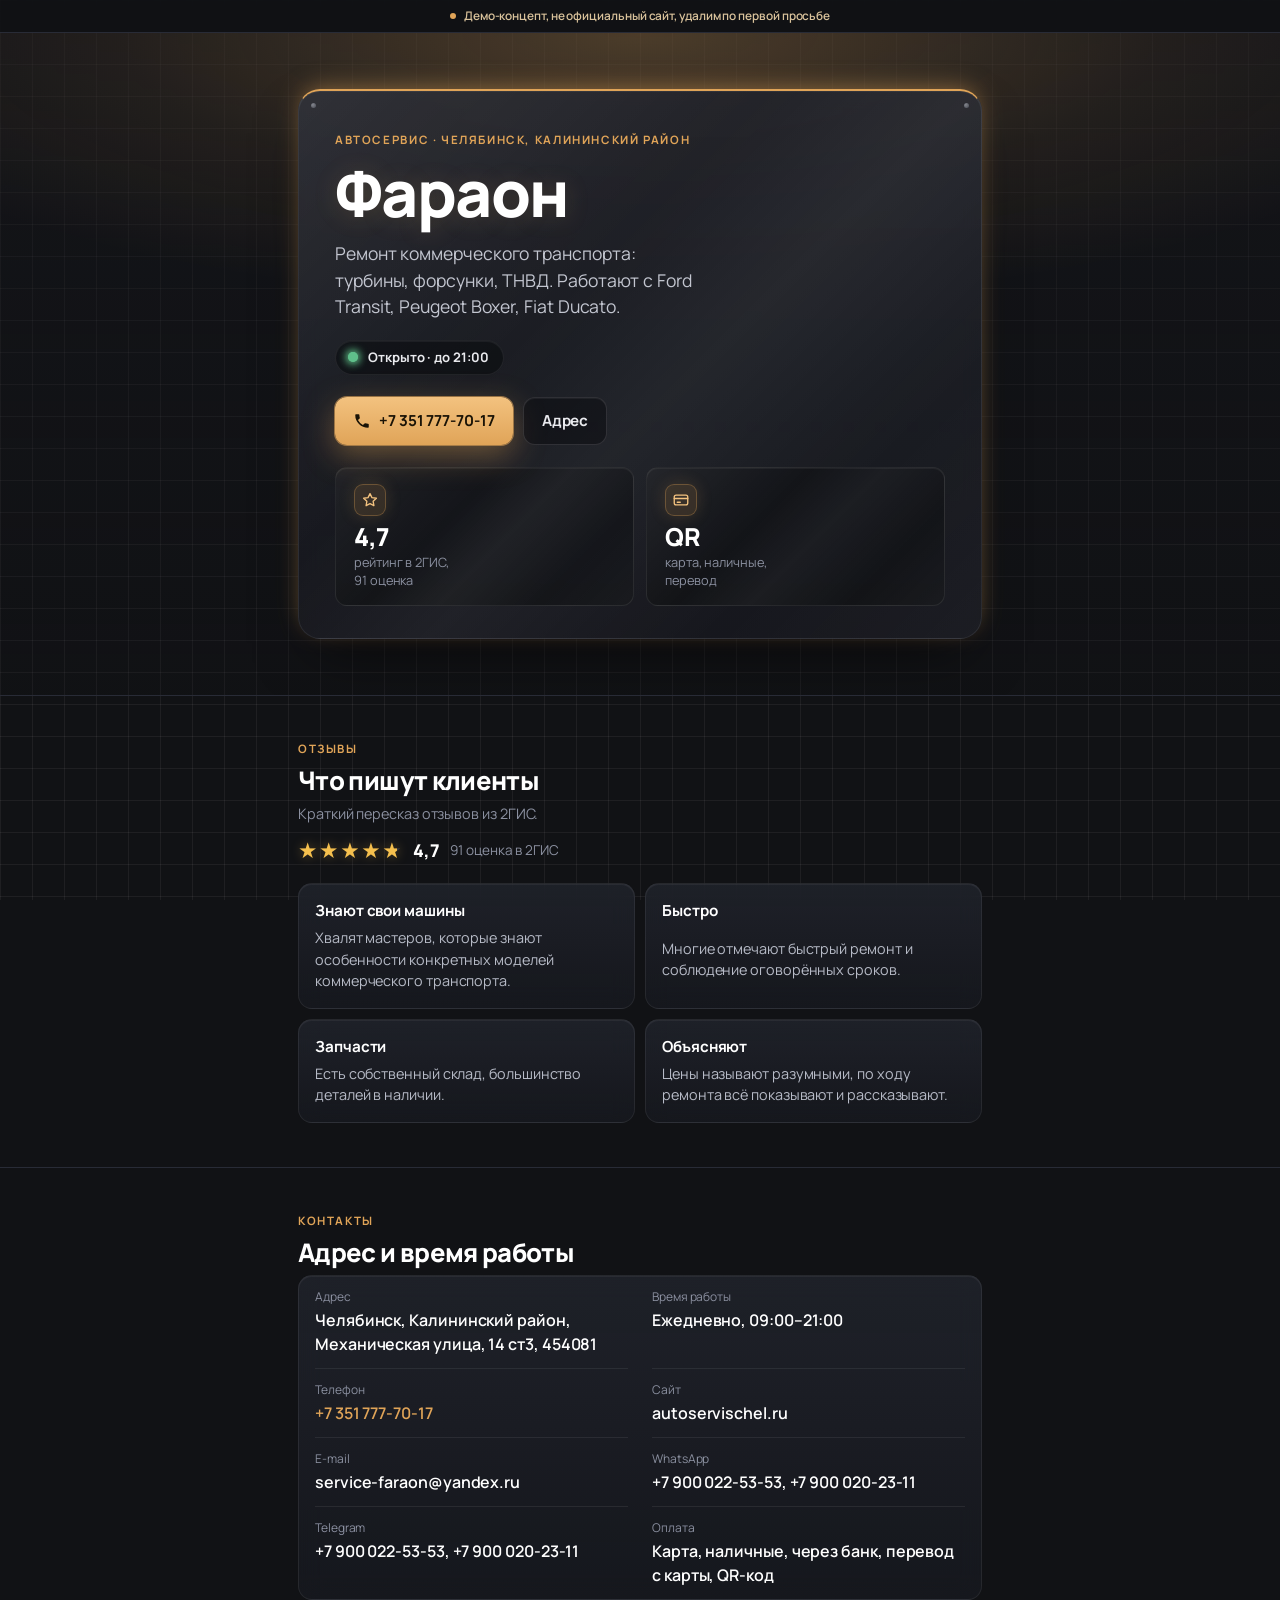
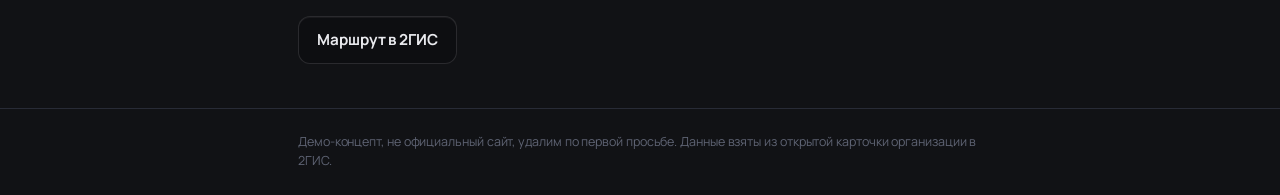
==== faraon/index.html @ 27052a9a "Демо-сайты: 7 лендингов (noindex, robots.txt Disallow) Co-Authored-By: Claude Opus 5.5 <noreply@anth" ====
<!doctype html>
<html lang="ru">
<head>
<meta charset="utf-8">
<meta name="viewport" content="width=device-width, initial-scale=1, viewport-fit=cover">
<meta name="robots" content="noindex, nofollow, noarchive">
<meta name="googlebot" content="noindex, nofollow">
<meta name="yandex" content="noindex, nofollow">
<title>Фараон — автосервис на Механической, Челябинск (демо)</title>
<meta name="description" content="Демо-концепт сайта автосервиса «Фараон»: ремонт коммерческого транспорта, адрес, время работы, контакты.">
<meta name="theme-color" content="#111215">
<link rel="preconnect" href="https://fonts.googleapis.com">
<link rel="preconnect" href="https://fonts.gstatic.com" crossorigin>
<link rel="stylesheet" href="https://fonts.googleapis.com/css2?family=Manrope:wght@400;500;600;700;800&display=swap">
<link rel="stylesheet" href="style.css">
</head>
<body ontouchstart="">

<div class="demo-bar" role="note">
  <span class="demo-bar__dot" aria-hidden="true"></span>
  Демо-концепт, не официальный сайт, удалим по первой просьбе
</div>

<header class="hero">
  <div class="wrap">
    <div class="hero__card">
      <p class="eyebrow">Автосервис · Челябинск, Калининский район</p>
      <h1 class="hero__title">Фараон</h1>
      <p class="hero__lead">Ремонт коммерческого транспорта: турбины, форсунки, ТНВД. Работают с Ford Transit, Peugeot Boxer, Fiat Ducato.</p>
      <p class="status" id="status">
      <span class="status__dot" aria-hidden="true"></span>
      <span class="status__text">Ежедневно 09:00–21:00</span>
    </p>
      <div class="hero__actions">
      <a class="btn btn--call" href="tel:+73517777017">
        <svg aria-hidden="true" viewBox="0 0 24 24" width="18" height="18"><path fill="currentColor" d="M6.6 10.8a15.1 15.1 0 0 0 6.6 6.6l2.2-2.2a1 1 0 0 1 1-.25 11.4 11.4 0 0 0 3.6.57 1 1 0 0 1 1 1V20a1 1 0 0 1-1 1A17 17 0 0 1 3 4a1 1 0 0 1 1-1h3.5a1 1 0 0 1 1 1c0 1.25.2 2.45.57 3.57a1 1 0 0 1-.25 1z"/></svg>
        +7 351 777-70-17
      </a>
      <a class="btn btn--ghost" href="#contacts">Адрес</a>
    </div>
      <ul class="facts" style="--n:2">
        <li><span class="fact__icon" aria-hidden="true"><svg aria-hidden="true" viewBox="0 0 24 24" fill="none" stroke="currentColor" stroke-width="1.8" stroke-linecap="round" stroke-linejoin="round"><path d="m12 3.5 2.6 5.3 5.9.9-4.3 4.1 1 5.8L12 16.9l-5.2 2.7 1-5.8-4.3-4.1 5.9-.9z"/></svg></span><b>4,7</b><span class="fact__label">рейтинг в 2ГИС,<br>91 оценка</span></li>
        <li><span class="fact__icon" aria-hidden="true"><svg aria-hidden="true" viewBox="0 0 24 24" fill="none" stroke="currentColor" stroke-width="1.8" stroke-linecap="round" stroke-linejoin="round"><rect x="3" y="5.5" width="18" height="13" rx="2.5"/><path d="M3 10h18M7 15h4"/></svg></span><b>QR</b><span class="fact__label">карта, наличные,<br>перевод</span></li>
      </ul>
    </div>
  </div>
</header>

<main>

  <section class="section" id="reviews">
    <div class="wrap">
      <p class="eyebrow">Отзывы</p>
      <h2>Что пишут клиенты</h2>
      <p class="muted">Краткий пересказ отзывов из 2ГИС.</p>
      <p class="stars" style="--fill:94%">
        <span class="stars__glyphs" role="img" aria-label="Рейтинг 4,7 из 5">★★★★★</span>
        <b>4,7</b>
        <span>91 оценка в 2ГИС</span>
      </p>
      <ul class="cards">
        <li><b>Знают свои машины</b><span>Хвалят мастеров, которые знают особенности конкретных моделей коммерческого транспорта.</span></li>
        <li><b>Быстро</b><span>Многие отмечают быстрый ремонт и соблюдение оговорённых сроков.</span></li>
        <li><b>Запчасти</b><span>Есть собственный склад, большинство деталей в наличии.</span></li>
        <li><b>Объясняют</b><span>Цены называют разумными, по ходу ремонта всё показывают и рассказывают.</span></li>
      </ul>
    </div>
  </section>
  <section class="section" id="contacts">
    <div class="wrap">
      <p class="eyebrow">Контакты</p>
      <h2>Адрес и время работы</h2>
      <dl class="info">
        <div><dt>Адрес</dt><dd>Челябинск, Калининский район, Механическая улица, 14 ст3, 454081</dd></div>
        <div><dt>Время работы</dt><dd>Ежедневно, 09:00–21:00</dd></div>
        <div><dt>Телефон</dt><dd><a href="tel:+73517777017">+7 351 777-70-17</a></dd></div>
        <div><dt>Сайт</dt><dd>autoservischel.ru</dd></div>
        <div><dt>E-mail</dt><dd>service-faraon@yandex.ru</dd></div>
        <div><dt>WhatsApp</dt><dd>+7 900 022-53-53, +7 900 020-23-11</dd></div>
        <div><dt>Telegram</dt><dd>+7 900 022-53-53, +7 900 020-23-11</dd></div>
        <div><dt>Оплата</dt><dd>Карта, наличные, через банк, перевод с карты, QR-код</dd></div>
      </dl>
      <a class="btn btn--ghost btn--wide" href="https://2gis.ru/chelyabinsk/firm/70000001022570257" target="_blank" rel="noopener nofollow">Маршрут в 2ГИС</a>
    </div>
  </section>
</main>

<footer class="footer">
  <div class="wrap">
    <p>Демо-концепт, не официальный сайт, удалим по первой просьбе. Данные взяты из открытой карточки организации в 2ГИС.</p>
  </div>
</footer>

<div class="callbar">
  <a class="callbar__btn" href="tel:+73517777017">
    <svg aria-hidden="true" viewBox="0 0 24 24" width="18" height="18"><path fill="currentColor" d="M6.6 10.8a15.1 15.1 0 0 0 6.6 6.6l2.2-2.2a1 1 0 0 1 1-.25 11.4 11.4 0 0 0 3.6.57 1 1 0 0 1 1 1V20a1 1 0 0 1-1 1A17 17 0 0 1 3 4a1 1 0 0 1 1-1h3.5a1 1 0 0 1 1 1c0 1.25.2 2.45.57 3.57a1 1 0 0 1-.25 1z"/></svg>
    Позвонить в сервис
  </a>
</div>
<script>
/* Статус «открыто/закрыто» по челябинскому времени. Без скрипта остаётся текст из карточки. */
(function () {
  try {
    var plan = [[[540,1260]],[[540,1260]],[[540,1260]],[[540,1260]],[[540,1260]],[[540,1260]],[[540,1260]]]; /* Пн..Вс, интервалы в минутах */
    var days = ['пн', 'вт', 'ср', 'чт', 'пт', 'сб', 'вс'];
    var parts = new Intl.DateTimeFormat('en-US', { timeZone: 'Asia/Yekaterinburg', weekday: 'short', hour: 'numeric', minute: 'numeric', hourCycle: 'h23' }).formatToParts(new Date());
    var get = function (k) { return parts.find(function (p) { return p.type === k; }).value; };
    var d = ['Mon', 'Tue', 'Wed', 'Thu', 'Fri', 'Sat', 'Sun'].indexOf(get('weekday'));
    var t = +get('hour') * 60 + +get('minute');
    var hm = function (x) { var h = Math.floor(x / 60), m = x % 60; return (h < 10 ? '0' : '') + h + ':' + (m < 10 ? '0' : '') + m; };
    var el = document.getElementById('status'), text, open = false, i, k, iv;
    for (i = 0; i < plan[d].length; i++) if (t >= plan[d][i][0] && t < plan[d][i][1]) { open = true; text = 'Открыто · до ' + hm(plan[d][i][1]); }
    if (!open) {
      for (k = 0; k < 8 && !text; k++) {
        iv = plan[(d + k) % 7];
        for (i = 0; i < iv.length && !text; i++) {
          if (k === 0 && iv[i][0] <= t) continue;
          text = (k === 0 && i > 0 ? 'Перерыв' : 'Закрыто') + ' · откроется ' + (k > 1 ? 'в ' + days[(d + k) % 7] + ' ' : '') + 'в ' + hm(iv[i][0]);
        }
      }
    }
    el.classList.add(open ? 'is-open' : 'is-closed');
    el.querySelector('.status__text').textContent = text;
  } catch (e) {}
})();
</script>
</body>
</html>
---- faraon/style.css ----
/* Шаблон демо-лендинга (эталон NordWest). Один файл на все сайты: build.js копирует его в site/{slug}/ и nordwest/.
   Тёмная «индустриальная» тема, мобильная вёрстка по умолчанию.
   Анимации отключаются при prefers-reduced-motion. */
:root {
  color-scheme: dark;
  --bg: #111215;
  --card: #1a1c23;
  --card-2: #20232b;
  --line: #282b36;
  --text: #e9eaee;
  --muted: #8b90a0;
  --dim: #5f6474;
  --white: #ffffff;
  --accent: #e0a458;          /* латунь */
  --accent-hi: #f3c27f;
  --accent-ink: #1a1306;
  --gold: #f5c04e;
  --glow: rgba(224, 164, 88, .32);
  --ok: #5fbf8a;
  --off: #e06a6a;
  --r: 14px;
  --callbar-h: 76px;
  /* стекло и металл */
  --glass: linear-gradient(180deg, rgba(34, 37, 46, .78) 0%, rgba(24, 26, 33, .7) 100%);
  --glass-line: rgba(255, 255, 255, .07);
  --glass-hi: inset 0 1px 0 rgba(255, 255, 255, .05);
  --metal: linear-gradient(135deg, rgba(255, 255, 255, .075) 0%, rgba(255, 255, 255, .012) 38%, rgba(255, 255, 255, .055) 55%, rgba(255, 255, 255, .01) 78%, rgba(255, 255, 255, .04) 100%);
  --hover: rgba(224, 164, 88, .14);
}

*, *::before, *::after { box-sizing: border-box; }
html { -webkit-text-size-adjust: 100%; scroll-behavior: smooth; }

body {
  margin: 0;
  background: var(--bg);
  color: var(--text);
  font-family: "Manrope", "Inter", system-ui, -apple-system, "Segoe UI", Roboto, Arial, sans-serif;
  font-size: 15px;
  line-height: 1.5;
  letter-spacing: -.005em;
  -webkit-font-smoothing: antialiased;
  /* резерв под закреплённую панель звонка, чтобы она не перекрывала контент */
  padding-bottom: calc(var(--callbar-h) + env(safe-area-inset-bottom, 0px));
}

/* Техно-сетка на всю страницу: линии каждые 32px. Слой фиксирован и не ловит касания */
body::before {
  content: "";
  position: fixed;
  inset: 0;
  z-index: -1;
  pointer-events: none;
  background-image:
    linear-gradient(rgba(255, 255, 255, .06) 1px, transparent 1px),
    linear-gradient(90deg, rgba(255, 255, 255, .06) 1px, transparent 1px);
  background-size: 32px 32px;
}

.wrap { max-width: 720px; margin: 0 auto; padding-inline: 18px; }

h1, h2 { margin: 0; color: var(--white); letter-spacing: -.025em; line-height: 1.1; }
h2 { font-size: 1.6rem; font-weight: 800; margin-bottom: 8px; }

.eyebrow {
  margin: 0 0 10px;
  font-size: .72rem;
  font-weight: 700;
  letter-spacing: .14em;
  text-transform: uppercase;
  color: var(--accent);
}
.muted { margin: 0 0 20px; color: var(--muted); font-size: .9rem; }

/* Плашка демо */
.demo-bar {
  position: sticky;
  top: 0;
  z-index: 20;
  display: flex;
  align-items: center;
  justify-content: center;
  gap: 8px;
  padding: calc(7px + env(safe-area-inset-top, 0px)) 14px 7px;
  background: rgba(17, 18, 21, .92);
  backdrop-filter: blur(8px);
  -webkit-backdrop-filter: blur(8px);
  border-bottom: 1px solid var(--line);
  color: #d9c29b;
  font-size: .74rem;
  font-weight: 600;
  text-align: center;
}
.demo-bar__dot { width: 6px; height: 6px; border-radius: 50%; background: var(--accent); flex: none; }

/* ---------- Первый экран ---------- */
.hero {
  position: relative;
  padding-block: 28px 36px;
  border-bottom: 1px solid var(--line);
  /* яркий латунный прожектор сверху; подложка полупрозрачная, чтобы читалась сетка */
  background:
    radial-gradient(90% 55% at 50% 0%, rgba(224, 164, 88, .28), rgba(224, 164, 88, .08) 45%, transparent 75%),
    linear-gradient(180deg, rgba(21, 22, 27, .55) 0%, rgba(17, 18, 21, .2) 100%);
  overflow: hidden;
}

/* индустриальная карточка: светящийся верхний край + диагональный металлический отлив */
.hero__card {
  position: relative;
  padding: 24px 18px 18px;
  border-radius: 18px;
  border: 1px solid rgba(255, 255, 255, .08);
  border-top: 2px solid var(--accent);
  background: var(--metal), linear-gradient(180deg, rgba(30, 32, 40, .88), rgba(20, 21, 27, .9));
  box-shadow:
    0 -6px 24px -6px rgba(224, 164, 88, .55),
    inset 0 1px 0 rgba(255, 255, 255, .06),
    0 24px 60px -20px rgba(0, 0, 0, .7);
  backdrop-filter: blur(10px);
  -webkit-backdrop-filter: blur(10px);
}
/* заклёпки по углам — маленький «индустриальный» штрих */
.hero__card::before,
.hero__card::after {
  content: "";
  position: absolute;
  top: 12px;
  width: 5px;
  height: 5px;
  border-radius: 50%;
  background: radial-gradient(circle at 35% 35%, #c9ccd6, #5c606c);
  opacity: .55;
}
.hero__card::before { left: 12px; }
.hero__card::after { right: 12px; }

.hero__title { font-size: 2.9rem; font-weight: 800; margin-bottom: 12px; text-shadow: 0 2px 24px rgba(224, 164, 88, .18); }
.hero__lead { margin: 0 0 20px; color: #c3c6d0; font-size: 1rem; max-width: 34ch; }

/* Статус работы */
.status {
  display: inline-flex;
  align-items: center;
  gap: 10px;
  margin: 0 0 22px;
  padding: 7px 14px 7px 12px;
  border: 1px solid var(--glass-line);
  border-radius: 999px;
  background: rgba(10, 11, 14, .55);
  box-shadow: var(--glass-hi);
  font-size: .82rem;
  font-weight: 700;
  color: var(--text);
}
/* цвет точки задаётся через color, кольцо пульсирует тем же цветом */
.status__dot { position: relative; width: 10px; height: 10px; border-radius: 50%; color: var(--muted); background: currentColor; flex: none; }
.status.is-open .status__dot { color: var(--ok); box-shadow: 0 0 10px 1px currentColor; }
.status.is-closed .status__dot { color: var(--off); box-shadow: 0 0 10px 1px currentColor; }
.status.is-open .status__dot::after,
.status.is-closed .status__dot::after {
  content: "";
  position: absolute;
  inset: 0;
  border-radius: 50%;
  border: 2px solid currentColor;
  box-shadow: 0 0 8px currentColor;
  animation: pulse 1.8s cubic-bezier(.2, .6, .35, 1) infinite;
}
@keyframes pulse {
  0%   { transform: scale(1);   opacity: 1; }
  75%  { transform: scale(3.4); opacity: 0; }
  100% { transform: scale(3.4); opacity: 0; }
}

.hero__actions { display: flex; flex-wrap: wrap; gap: 10px; margin-bottom: 22px; }

/* ---------- Кнопки ---------- */
.btn {
  position: relative;
  display: inline-flex;
  align-items: center;
  justify-content: center;
  gap: 8px;
  min-height: 48px;
  padding: 0 18px;
  border-radius: 12px;
  font-weight: 700;
  font-size: .95rem;
  text-decoration: none;
  transition: background .15s, box-shadow .15s, border-color .15s, transform .12s ease-out;
  -webkit-tap-highlight-color: transparent;
}
.btn:active { transform: scale(.97); }
.btn--call,
.callbar__btn {
  overflow: hidden;
  isolation: isolate;
  background: linear-gradient(180deg, var(--accent-hi) 0%, var(--accent) 100%);
  color: var(--accent-ink);
  box-shadow: 0 0 0 1px rgba(224, 164, 88, .6), 0 10px 32px rgba(224, 164, 88, .42);
}
.btn--call:hover { box-shadow: 0 0 0 1px rgba(243, 194, 127, .9), 0 12px 40px rgba(224, 164, 88, .55); }
/* глянцевый блик пробегает по кнопке раз в 4 секунды */
.btn--call::after,
.callbar__btn::after {
  content: "";
  position: absolute;
  z-index: -1;
  top: -20%;
  bottom: -20%;
  left: 0;
  width: 45%;
  background: linear-gradient(100deg, transparent 0%, rgba(255, 255, 255, .55) 50%, transparent 100%);
  transform: translateX(-160%) skewX(-18deg);
  animation: shine 4s ease-in-out infinite;
  pointer-events: none;
}
@keyframes shine {
  0%, 62%  { transform: translateX(-160%) skewX(-18deg); }
  86%, 100% { transform: translateX(330%) skewX(-18deg); }
}
.btn--ghost {
  border: 1px solid rgba(255, 255, 255, .12);
  color: var(--text);
  background: rgba(10, 11, 14, .5);
  box-shadow: var(--glass-hi);
}
.btn--ghost:hover { border-color: rgba(224, 164, 88, .45); }
.btn--wide { width: 100%; margin-top: 16px; }

/* ---------- Цифры-бейджи ---------- */
.facts {
  list-style: none;
  margin: 0;
  padding: 0;
  display: grid;
  grid-template-columns: repeat(var(--n, 3), 1fr);
  gap: 8px;
}
.facts li {
  display: grid;
  align-content: start;
  gap: 4px;
  padding: 12px 10px 12px;
  border-radius: 12px;
  border: 1px solid rgba(255, 255, 255, .08);
  background: var(--metal), rgba(10, 11, 14, .55);
  box-shadow: var(--glass-hi);
}
.fact__icon {
  display: grid;
  place-items: center;
  width: 32px;
  height: 32px;
  margin-bottom: 4px;
  border-radius: 9px;
  color: var(--accent-hi);
  background: rgba(224, 164, 88, .14);
  border: 1px solid rgba(224, 164, 88, .3);
  box-shadow: 0 0 16px rgba(224, 164, 88, .18);
}
.fact__icon svg { width: 18px; height: 18px; }
.facts b { color: var(--white); font-size: 1.55rem; font-weight: 800; line-height: 1.05; letter-spacing: -.02em; }
.fact__label { color: var(--muted); font-size: .72rem; line-height: 1.35; }

/* ---------- Секции ---------- */
.section { position: relative; padding-block: 44px; border-bottom: 1px solid var(--line); }

/* Свечение за прайсом: слой позади контента внутри секции */
#prices::before {
  content: "";
  position: absolute;
  inset: 0;
  z-index: -1;
  pointer-events: none;
  background:
    radial-gradient(70% 45% at 85% 15%, rgba(224, 164, 88, .12), transparent 70%),
    radial-gradient(60% 40% at 10% 70%, rgba(95, 120, 191, .08), transparent 70%);
}

/* ---------- Прайс ---------- */
.group {
  position: relative;
  background: var(--glass);
  border: 1px solid var(--glass-line);
  border-radius: var(--r);
  box-shadow: var(--glass-hi);
  backdrop-filter: blur(12px);
  -webkit-backdrop-filter: blur(12px);
  margin-bottom: 10px;
  overflow: hidden;
  transition: border-color .2s;
}
/* латунная полоса слева у открытой группы */
.group::before {
  content: "";
  position: absolute;
  left: 0;
  top: 0;
  bottom: 0;
  width: 3px;
  background: var(--accent);
  box-shadow: 0 0 12px rgba(224, 164, 88, .7);
  opacity: 0;
  transition: opacity .2s;
}
.group[open] { border-color: rgba(224, 164, 88, .25); }
.group[open]::before { opacity: 1; }

.group summary {
  display: flex;
  align-items: center;
  gap: 10px;
  padding: 14px 16px;
  cursor: pointer;
  list-style: none;
  font-weight: 700;
  color: var(--white);
  transition: background .15s;
  -webkit-tap-highlight-color: transparent;
}
.group summary:active { background: var(--hover); }
@media (hover: hover) { .group summary:hover { background: rgba(255, 255, 255, .03); } }
.group summary::-webkit-details-marker { display: none; }
.group summary .group__title { flex: 1; }
.group__icon {
  flex: none;
  display: grid;
  place-items: center;
  width: 32px;
  height: 32px;
  border-radius: 9px;
  color: var(--accent-hi);
  background: rgba(224, 164, 88, .12);
  border: 1px solid rgba(224, 164, 88, .25);
}
.group__icon svg { width: 18px; height: 18px; }
/* яркий счётчик позиций */
.group summary small {
  min-width: 26px;
  font-size: .74rem;
  font-weight: 800;
  text-align: center;
  color: var(--accent-ink);
  background: var(--accent);
  padding: 2px 8px;
  border-radius: 999px;
  box-shadow: 0 0 12px rgba(224, 164, 88, .45);
}
.group summary::after {
  content: "";
  width: 8px;
  height: 8px;
  border-right: 2px solid var(--muted);
  border-bottom: 2px solid var(--muted);
  transform: rotate(45deg) translateY(-2px);
  transition: transform .2s;
}
.group[open] summary::after { transform: rotate(-135deg) translateY(-2px); border-color: var(--accent); }
.group[open] summary { border-bottom: 1px solid var(--glass-line); }

.price { list-style: none; margin: 0; padding: 0; }
/* строка подсвечивается на всю ширину карточки */
.price li {
  position: relative;
  display: flex;
  align-items: baseline;
  justify-content: space-between;
  gap: 14px;
  padding: 10px 16px 10px 19px;
  font-size: .9rem;
  color: #c3c6d0;
  transition: background .15s, color .15s;
}
.price li + li { border-top: 1px solid var(--glass-line); }
.price li:active { background: var(--hover); color: var(--white); }
.price li:active b { color: var(--accent-hi); }
@media (hover: hover) {
  .price li:hover { background: var(--hover); color: var(--white); }
  .price li:hover b { color: var(--accent-hi); }
}
.price b { color: var(--white); font-weight: 700; white-space: nowrap; font-variant-numeric: tabular-nums; transition: color .15s; }

.note { margin: 18px 0 0; color: var(--muted); font-size: .86rem; }
.note b { color: var(--text); }

/* ---------- Отзывы ---------- */
/* звёзды заполняются ровно по рейтингу в 2ГИС: --fill = рейтинг / 5 */
.stars {
  display: flex;
  flex-wrap: wrap;
  align-items: center;
  gap: 4px 10px;
  margin: -8px 0 20px;
  font-size: .85rem;
  color: var(--muted);
}
.stars__glyphs {
  font-size: 1.35rem;
  letter-spacing: .08em;
  line-height: 1;
  background: linear-gradient(90deg, var(--gold) var(--fill, 100%), #3a3d48 var(--fill, 100%));
  -webkit-background-clip: text;
  background-clip: text;
  color: transparent;
  filter: drop-shadow(0 0 6px rgba(245, 192, 78, .35));
}
.stars b { color: var(--white); font-size: 1.1rem; font-weight: 800; }

.cards { list-style: none; margin: 0; padding: 0; display: grid; gap: 10px; }
.cards li {
  display: grid;
  gap: 4px;
  padding: 16px;
  background: var(--glass);
  border: 1px solid var(--glass-line);
  border-radius: var(--r);
  box-shadow: var(--glass-hi);
  backdrop-filter: blur(12px);
  -webkit-backdrop-filter: blur(12px);
  font-size: .9rem;
  color: #b7bbc7;
  transition: border-color .2s, background .2s, transform .2s ease-out;
}
.cards li:active { border-color: rgba(224, 164, 88, .35); }
@media (hover: hover) {
  .cards li:hover { border-color: rgba(224, 164, 88, .35); transform: translateY(-2px); }
}
.cards b { color: var(--white); font-size: .95rem; }

/* ---------- Контакты ---------- */
.info {
  margin: 0;
  background: var(--glass);
  border: 1px solid var(--glass-line);
  border-radius: var(--r);
  box-shadow: var(--glass-hi);
  backdrop-filter: blur(12px);
  -webkit-backdrop-filter: blur(12px);
  padding: 0 16px;
}
.info div { padding: 12px 0; }
.info div + div { border-top: 1px solid var(--glass-line); }
.info dt { color: var(--muted); font-size: .75rem; margin-bottom: 2px; }
.info dd { margin: 0; color: var(--white); font-weight: 600; overflow-wrap: anywhere; }
.info a { color: var(--accent); text-decoration: none; }

.footer { padding-block: 24px; color: var(--dim); font-size: .78rem; }
.footer p { margin: 0; }

/* ---------- Закреплённая панель звонка ---------- */
.callbar {
  position: fixed;
  left: 0;
  right: 0;
  bottom: 0;
  z-index: 30;
  padding: 10px 16px calc(10px + env(safe-area-inset-bottom, 0px));
  background: rgba(17, 18, 21, .9);
  backdrop-filter: blur(10px);
  -webkit-backdrop-filter: blur(10px);
  border-top: 1px solid var(--line);
}
.callbar__btn {
  position: relative;
  display: flex;
  align-items: center;
  justify-content: center;
  gap: 8px;
  height: 52px;
  max-width: 520px;
  margin: 0 auto;
  border-radius: 12px;
  font-weight: 800;
  font-size: 1rem;
  text-decoration: none;
  transition: transform .12s ease-out;
  -webkit-tap-highlight-color: transparent;
}
.callbar__btn:active { transform: scale(.97); }

a:focus-visible, summary:focus-visible { outline: 2px solid var(--accent); outline-offset: 3px; border-radius: 10px; }

@media (prefers-reduced-motion: reduce) {
  html { scroll-behavior: auto; }
  *, *::before, *::after { transition: none !important; animation: none !important; }
  .cards li:hover { transform: none; }
}

/* Узкие телефоны: цифры-бейджи компактнее */
@media (max-width: 374px) {
  .facts li { padding: 10px 8px; }
  .facts b { font-size: 1.3rem; }
  .fact__icon { width: 28px; height: 28px; }
}

/* Планшеты и десктоп: панель звонка не нужна, кнопка есть на первом экране */
@media (min-width: 760px) {
  body { padding-bottom: 0; font-size: 16px; }
  .callbar { display: none; }
  .hero { padding-block: 56px 56px; }
  .hero__card { padding: 40px 36px 32px; border-radius: 22px; }
  .hero__title { font-size: 4rem; }
  .hero__lead { font-size: 1.1rem; }
  .facts { gap: 12px; }
  .facts li { padding: 16px 18px; }
  .fact__label { font-size: .8rem; }
  .cards { grid-template-columns: 1fr 1fr; }
  .info { display: grid; grid-template-columns: 1fr 1fr; column-gap: 24px; }
  .info div + div { border-top: 0; }
  .info div:nth-child(n+3) { border-top: 1px solid var(--glass-line); }
  .btn--wide { width: auto; }
}
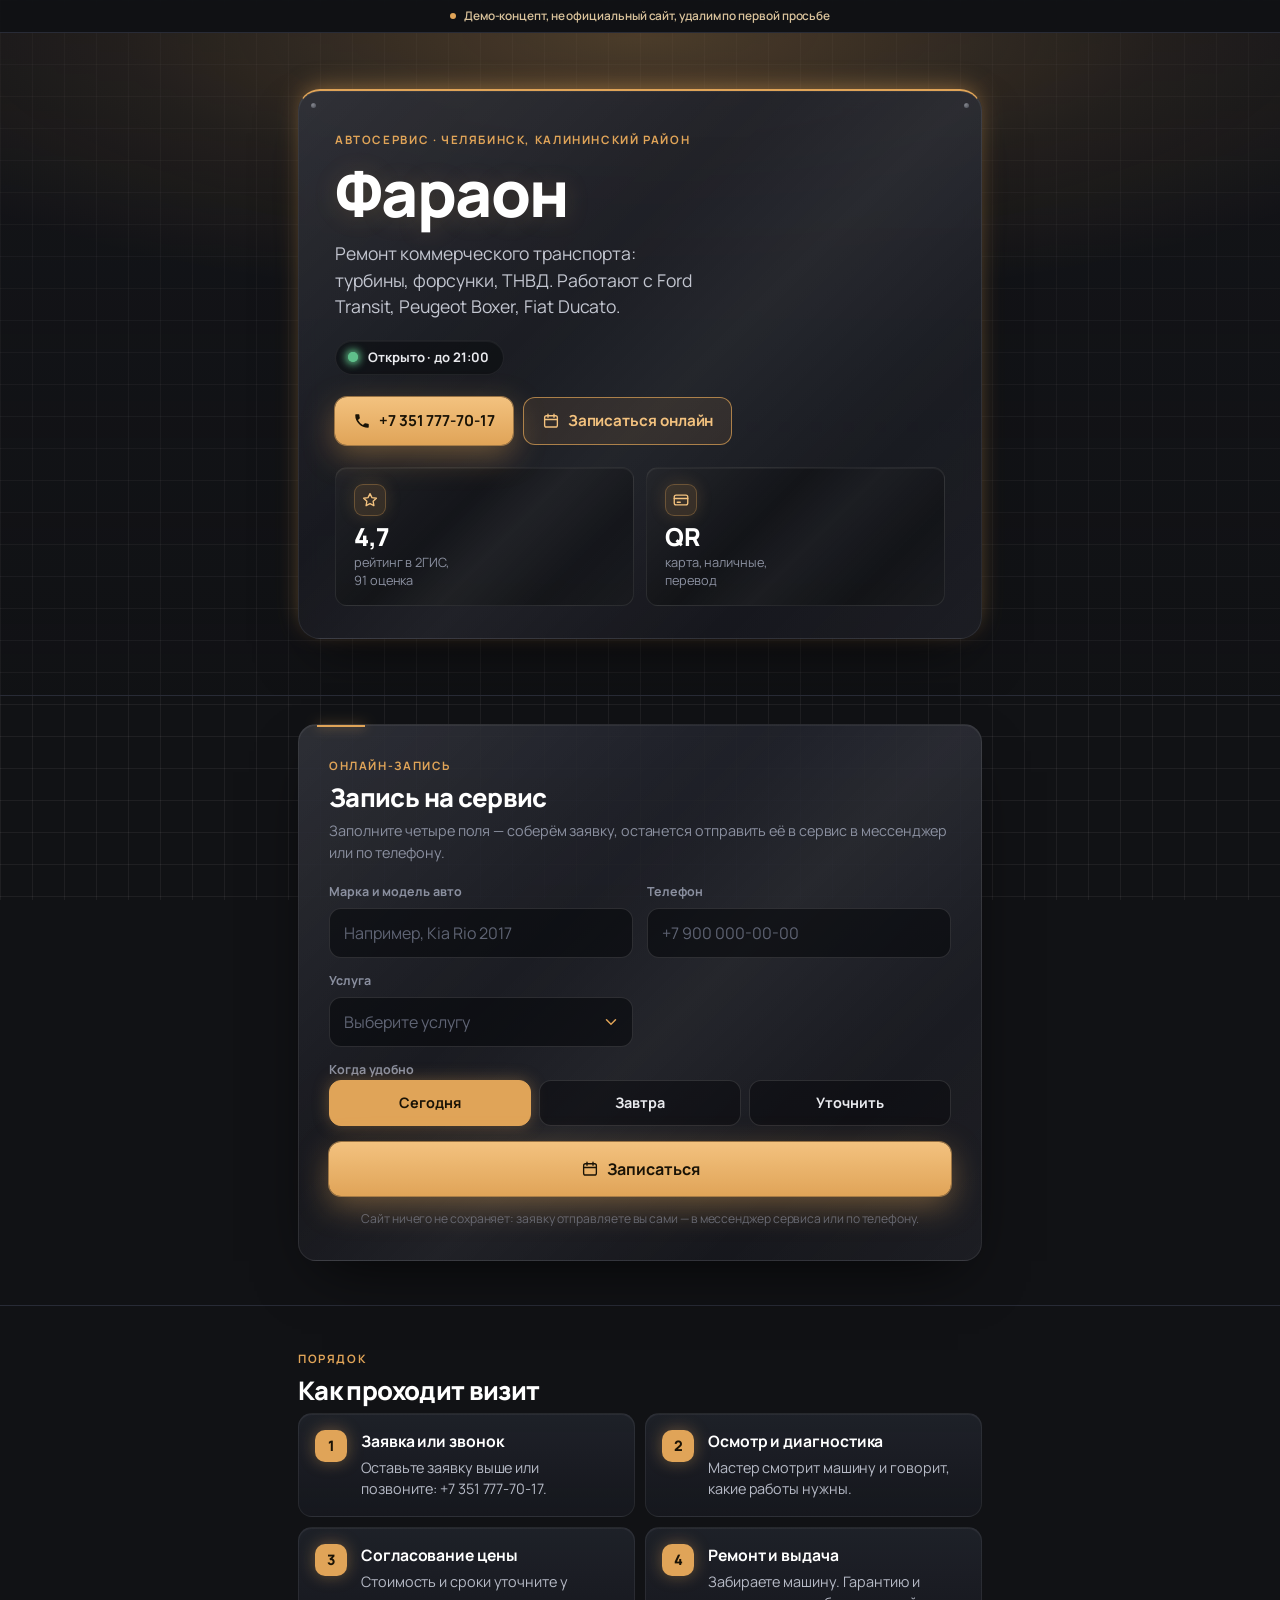
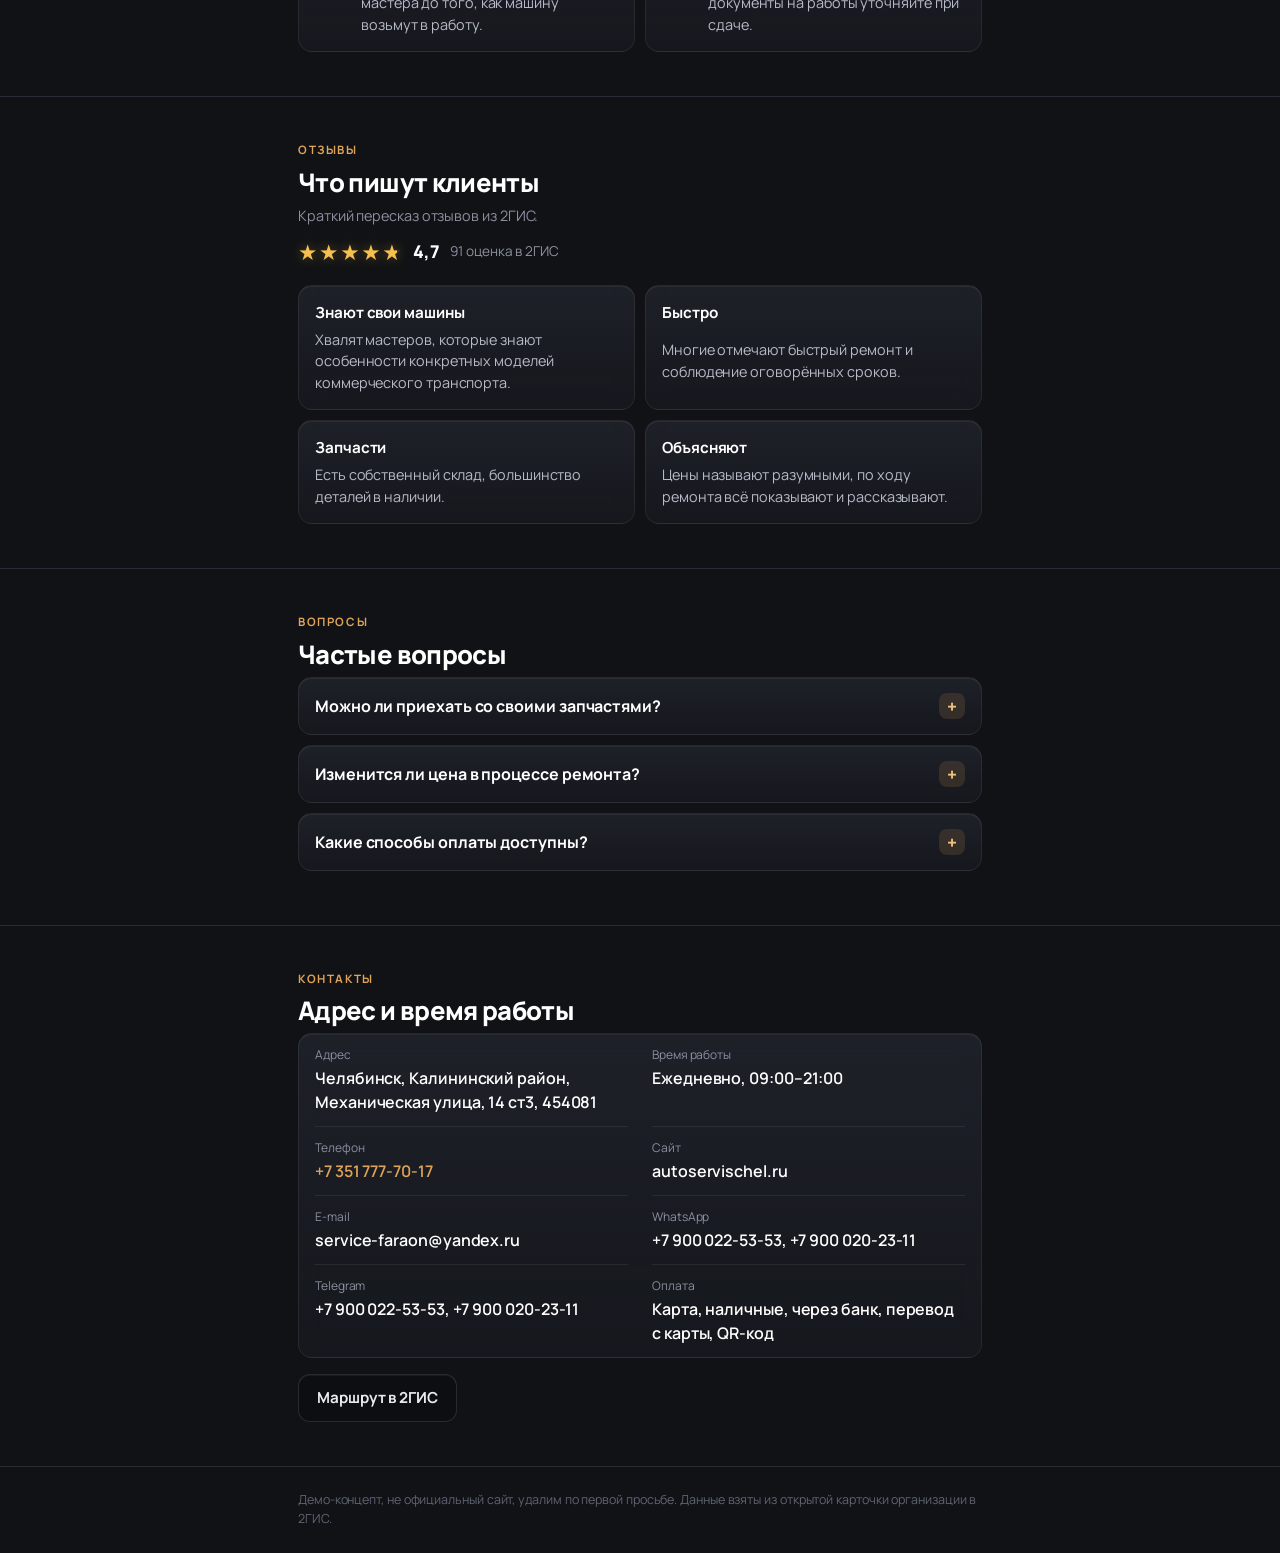
==== commit 78c48d52: "Онлайн-запись, «Как проходит визит», частые вопросы, кнопки записи Co-Authored-By: Claude Opus 5.5 <" ====
--- a/faraon/index.html
+++ b/faraon/index.html
@@ -36,7 +36,7 @@
         <svg aria-hidden="true" viewBox="0 0 24 24" width="18" height="18"><path fill="currentColor" d="M6.6 10.8a15.1 15.1 0 0 0 6.6 6.6l2.2-2.2a1 1 0 0 1 1-.25 11.4 11.4 0 0 0 3.6.57 1 1 0 0 1 1 1V20a1 1 0 0 1-1 1A17 17 0 0 1 3 4a1 1 0 0 1 1-1h3.5a1 1 0 0 1 1 1c0 1.25.2 2.45.57 3.57a1 1 0 0 1-.25 1z"/></svg>
         +7 351 777-70-17
       </a>
-      <a class="btn btn--ghost" href="#contacts">Адрес</a>
+      <a class="btn btn--book" href="#booking"><svg aria-hidden="true" viewBox="0 0 24 24" fill="none" stroke="currentColor" stroke-width="1.8" stroke-linecap="round" stroke-linejoin="round"><rect x="3.5" y="5" width="17" height="15" rx="2.5"/><path d="M3.5 10h17M8 3v4M16 3v4"/></svg> Записаться онлайн</a>
     </div>
       <ul class="facts" style="--n:2">
         <li><span class="fact__icon" aria-hidden="true"><svg aria-hidden="true" viewBox="0 0 24 24" fill="none" stroke="currentColor" stroke-width="1.8" stroke-linecap="round" stroke-linejoin="round"><path d="m12 3.5 2.6 5.3 5.9.9-4.3 4.1 1 5.8L12 16.9l-5.2 2.7 1-5.8-4.3-4.1 5.9-.9z"/></svg></span><b>4,7</b><span class="fact__label">рейтинг в 2ГИС,<br>91 оценка</span></li>
@@ -47,7 +47,51 @@
 </header>
 
 <main>
-
+  <section class="section section--booking" id="booking">
+    <div class="wrap">
+      <div class="booking">
+        <p class="eyebrow">Онлайн-запись</p>
+        <h2>Запись на сервис</h2>
+        <p class="muted">Заполните четыре поля — соберём заявку, останется отправить её в сервис в мессенджер или по телефону.</p>
+        <form class="bform" id="bform" action="#booking" novalidate>
+          <label class="field"><span class="field__label">Марка и модель авто</span>
+            <input class="field__input" name="car" maxlength="60" autocomplete="off" placeholder="Например, Kia Rio 2017" required></label>
+          <label class="field"><span class="field__label">Телефон</span>
+            <input class="field__input" name="phone" type="tel" inputmode="tel" autocomplete="tel" maxlength="20" placeholder="+7 900 000-00-00" required></label>
+          <label class="field"><span class="field__label">Услуга</span>
+            <select class="field__input" name="service" required>
+              <option value="" disabled selected>Выберите услугу</option>
+              <option>Ремонт турбины</option>
+              <option>Форсунки и ТНВД</option>
+              <option>Другое</option>
+            </select></label>
+          <fieldset class="field field--chips"><legend class="field__label">Когда удобно</legend>
+            <div class="chips">
+              <label class="chip"><input type="radio" name="time" value="Сегодня" checked><span>Сегодня</span></label>
+              <label class="chip"><input type="radio" name="time" value="Завтра"><span>Завтра</span></label>
+              <label class="chip"><input type="radio" name="time" value="Уточнить"><span>Уточнить</span></label>
+            </div>
+          </fieldset>
+          <p class="bform__err" id="bform-err" role="alert" hidden></p>
+          <button class="btn btn--call btn--wide bform__submit" type="submit"><svg aria-hidden="true" viewBox="0 0 24 24" fill="none" stroke="currentColor" stroke-width="1.8" stroke-linecap="round" stroke-linejoin="round"><rect x="3.5" y="5" width="17" height="15" rx="2.5"/><path d="M3.5 10h17M8 3v4M16 3v4"/></svg> Записаться</button>
+          <p class="bform__hint">Сайт ничего не сохраняет: заявку отправляете вы сами — в мессенджер сервиса или по телефону.</p>
+        </form>
+      </div>
+    </div>
+  </section>
+
+  <section class="section" id="steps">
+    <div class="wrap">
+      <p class="eyebrow">Порядок</p>
+      <h2>Как проходит визит</h2>
+      <ol class="steps">
+        <li class="step"><span class="step__num">1</span><b>Заявка или звонок</b><span>Оставьте заявку выше или позвоните: +7 351 777-70-17.</span></li>
+        <li class="step"><span class="step__num">2</span><b>Осмотр и диагностика</b><span>Мастер смотрит машину и говорит, какие работы нужны.</span></li>
+        <li class="step"><span class="step__num">3</span><b>Согласование цены</b><span>Стоимость и сроки уточните у мастера до того, как машину возьмут в работу.</span></li>
+        <li class="step"><span class="step__num">4</span><b>Ремонт и выдача</b><span>Забираете машину. Гарантию и документы на работы уточняйте при сдаче.</span></li>
+      </ol>
+    </div>
+  </section>
   <section class="section" id="reviews">
     <div class="wrap">
       <p class="eyebrow">Отзывы</p>
@@ -66,6 +110,24 @@
       </ul>
     </div>
   </section>
+  <section class="section" id="faq">
+    <div class="wrap">
+      <p class="eyebrow">Вопросы</p>
+      <h2>Частые вопросы</h2>
+      <details class="faq">
+        <summary>Можно ли приехать со своими запчастями?</summary>
+        <p>В отзывах пишут, что у сервиса свой склад и большинство деталей есть в наличии. Можно ли привезти свои, уточните по телефону.</p>
+      </details>
+      <details class="faq">
+        <summary>Изменится ли цена в процессе ремонта?</summary>
+        <p>Цен в карточке 2ГИС нет, поэтому стоимость уточняйте по телефону до начала работ.</p>
+      </details>
+      <details class="faq">
+        <summary>Какие способы оплаты доступны?</summary>
+        <p>Карта, наличные, через банк, перевод с карты, QR-код. Так указано в карточке 2ГИС.</p>
+      </details>
+    </div>
+  </section>
   <section class="section" id="contacts">
     <div class="wrap">
       <p class="eyebrow">Контакты</p>
@@ -91,11 +153,28 @@
   </div>
 </footer>
 
-<div class="callbar">
+<div class="callbar callbar--two">
   <a class="callbar__btn" href="tel:+73517777017">
     <svg aria-hidden="true" viewBox="0 0 24 24" width="18" height="18"><path fill="currentColor" d="M6.6 10.8a15.1 15.1 0 0 0 6.6 6.6l2.2-2.2a1 1 0 0 1 1-.25 11.4 11.4 0 0 0 3.6.57 1 1 0 0 1 1 1V20a1 1 0 0 1-1 1A17 17 0 0 1 3 4a1 1 0 0 1 1-1h3.5a1 1 0 0 1 1 1c0 1.25.2 2.45.57 3.57a1 1 0 0 1-.25 1z"/></svg>
-    Позвонить в сервис
+    Позвонить
   </a>
+  <a class="callbar__btn callbar__btn--book" href="#booking"><svg aria-hidden="true" viewBox="0 0 24 24" fill="none" stroke="currentColor" stroke-width="1.8" stroke-linecap="round" stroke-linejoin="round"><rect x="3.5" y="5" width="17" height="15" rx="2.5"/><path d="M3.5 10h17M8 3v4M16 3v4"/></svg> Записаться</a>
+</div>
+<div class="modal" id="bmodal" hidden>
+  <div class="modal__card" role="dialog" aria-modal="true" aria-labelledby="bmodal-title">
+    <button class="modal__x" type="button" data-close aria-label="Закрыть">×</button>
+    <div class="modal__icon" aria-hidden="true"><svg aria-hidden="true" viewBox="0 0 24 24" fill="none" stroke="currentColor" stroke-width="1.8" stroke-linecap="round" stroke-linejoin="round"><path d="m5 12.5 4.5 4.5L19 7.5"/></svg></div>
+    <h3 class="modal__title" id="bmodal-title">Заявка готова</h3>
+    <p class="modal__lead">Это демо-сайт, сам он заявки не отправляет. Отправьте её в WhatsApp сервиса одним нажатием — текст уже вставлен.</p>
+    <pre class="modal__text" id="bmodal-text"></pre>
+    <div class="modal__actions">
+      <a class="btn btn--call" id="bm-wa" href="https://wa.me/79000225353" target="_blank" rel="noopener nofollow"><svg aria-hidden="true" viewBox="0 0 24 24" width="18" height="18"><path fill="currentColor" d="M12 3a9 9 0 0 0-7.8 13.5L3 21l4.6-1.2A9 9 0 1 0 12 3zm0 2a7 7 0 1 1-3.6 13l-.3-.2-2.3.6.6-2.2-.2-.3A7 7 0 0 1 12 5z"/></svg> Отправить в WhatsApp</a>
+      <a class="btn btn--ghost" id="bm-tg" href="https://t.me/+79000225353" target="_blank" rel="noopener nofollow">Открыть Telegram</a>
+      <a class="btn btn--ghost" href="tel:+73517777017"><svg aria-hidden="true" viewBox="0 0 24 24" width="18" height="18"><path fill="currentColor" d="M6.6 10.8a15.1 15.1 0 0 0 6.6 6.6l2.2-2.2a1 1 0 0 1 1-.25 11.4 11.4 0 0 0 3.6.57 1 1 0 0 1 1 1V20a1 1 0 0 1-1 1A17 17 0 0 1 3 4a1 1 0 0 1 1-1h3.5a1 1 0 0 1 1 1c0 1.25.2 2.45.57 3.57a1 1 0 0 1-.25 1z"/></svg> Позвонить</a>
+      <button class="btn btn--ghost" type="button" id="bm-copy">Скопировать текст</button>
+    </div>
+    <p class="modal__copied" id="bm-copied" hidden>Текст скопирован</p>
+  </div>
 </div>
 <script>
 /* Статус «открыто/закрыто» по челябинскому времени. Без скрипта остаётся текст из карточки. */
@@ -124,5 +203,45 @@
   } catch (e) {}
 })();
 </script>
+<script>
+/* Онлайн-запись: проверка полей, сборка текста заявки, окно с отправкой в мессенджер или звонком */
+(function () {
+  var form = document.getElementById('bform'), modal = document.getElementById('bmodal');
+  if (!form || !modal) return;
+  var err = document.getElementById('bform-err'), out = document.getElementById('bmodal-text');
+  var wa = document.getElementById('bm-wa'), tg = document.getElementById('bm-tg');
+  var copyBtn = document.getElementById('bm-copy'), copied = document.getElementById('bm-copied');
+  var lastFocus = null, text = '';
+  function fail(msg, el) { err.textContent = msg; err.hidden = false; el.classList.add('is-bad'); el.focus(); }
+  function copy() {
+    copied.hidden = true;
+    var done = function () { copied.hidden = false; };
+    if (navigator.clipboard && navigator.clipboard.writeText) { navigator.clipboard.writeText(text).then(done, function () {}); return; }
+    try { var r = document.createRange(); r.selectNodeContents(out); var s = getSelection(); s.removeAllRanges(); s.addRange(r); if (document.execCommand('copy')) done(); } catch (e) {}
+  }
+  function close() { modal.hidden = true; document.documentElement.classList.remove('has-modal'); if (lastFocus) lastFocus.focus(); }
+  form.addEventListener('input', function (e) { e.target.classList.remove('is-bad'); err.hidden = true; });
+  form.addEventListener('submit', function (e) {
+    e.preventDefault();
+    var f = form.elements, car = f.car.value.trim(), phone = f.phone.value.trim(), service = f.service.value;
+    var time = (form.querySelector('input[name=time]:checked') || {}).value || 'Уточнить';
+    if (car.length < 2) return fail('Укажите марку и модель машины', f.car);
+    if (phone.replace(/\D/g, '').length < 10) return fail('Проверьте номер телефона: нужно не меньше 10 цифр', f.phone);
+    if (!service) return fail('Выберите услугу', f.service);
+    text = 'Здравствуйте! Хочу записаться.\nАвто: ' + car + '\nУслуга: ' + service + '\nКогда: ' + time + '\nМой телефон: ' + phone;
+    out.textContent = text;
+    if (wa) wa.href = wa.href.split('?')[0] + '?text=' + encodeURIComponent(text);
+    copied.hidden = true;
+    lastFocus = document.activeElement;
+    modal.hidden = false;
+    document.documentElement.classList.add('has-modal');
+    modal.querySelector('[data-close]').focus();
+  });
+  if (tg) tg.addEventListener('click', copy);
+  copyBtn.addEventListener('click', copy);
+  modal.addEventListener('click', function (e) { if (e.target === modal || e.target.hasAttribute('data-close')) close(); });
+  document.addEventListener('keydown', function (e) { if (e.key === 'Escape' && !modal.hidden) close(); });
+})();
+</script>
 </body>
 </html>
--- a/faraon/style.css
+++ b/faraon/style.css
@@ -480,7 +480,263 @@
 }
 .callbar__btn:active { transform: scale(.97); }
 
-a:focus-visible, summary:focus-visible { outline: 2px solid var(--accent); outline-offset: 3px; border-radius: 10px; }
+/* нижняя панель на два действия: «Позвонить» + «Записаться» */
+.callbar--two { display: grid; grid-template-columns: 1fr 1fr; gap: 8px; }
+.callbar--two .callbar__btn { width: 100%; max-width: none; margin: 0; font-size: .95rem; }
+.callbar__btn--book {
+  background: rgba(224, 164, 88, .12);
+  color: var(--accent-hi);
+  box-shadow: inset 0 0 0 1.5px rgba(224, 164, 88, .65);
+}
+.callbar__btn--book::after { display: none; }
+.callbar__btn svg { width: 18px; height: 18px; flex: none; }
+
+/* вторая кнопка первого экрана — «Записаться онлайн» */
+.btn--book {
+  border: 1.5px solid rgba(224, 164, 88, .7);
+  color: var(--accent-hi);
+  background: rgba(224, 164, 88, .1);
+}
+.btn--book:hover { background: rgba(224, 164, 88, .18); }
+.btn svg { width: 18px; height: 18px; flex: none; }
+
+[hidden] { display: none !important; }
+
+/* ---------- Онлайн-запись ---------- */
+.section--booking { padding-block: 28px 44px; }
+.booking {
+  position: relative;
+  padding: 22px 18px;
+  border-radius: 18px;
+  border: 1px solid rgba(255, 255, 255, .08);
+  background: var(--metal), linear-gradient(180deg, rgba(30, 32, 40, .9), rgba(20, 21, 27, .92));
+  box-shadow: inset 0 1px 0 rgba(255, 255, 255, .06), 0 24px 60px -24px rgba(0, 0, 0, .8);
+}
+.booking::before {  /* латунная риска слева сверху */
+  content: "";
+  position: absolute;
+  left: 18px;
+  top: 0;
+  width: 48px;
+  height: 2px;
+  background: var(--accent);
+  box-shadow: 0 0 12px rgba(224, 164, 88, .8);
+}
+.bform { display: grid; gap: 14px; }
+.field { display: grid; gap: 6px; min-width: 0; margin: 0; padding: 0; border: 0; }
+.field__label { padding: 0; font-size: .78rem; font-weight: 700; color: var(--muted); }
+.field__input {
+  width: 100%;
+  min-height: 50px;
+  padding: 0 14px;
+  border-radius: 12px;
+  border: 1px solid rgba(255, 255, 255, .12);
+  background: rgba(8, 9, 12, .6);
+  color: var(--white);
+  font: inherit;
+  font-size: 16px;               /* 16px — чтобы iPhone не увеличивал страницу при фокусе */
+  transition: border-color .15s, box-shadow .15s;
+}
+.field__input::placeholder { color: var(--dim); }
+.field__input:focus { outline: none; border-color: var(--accent); box-shadow: 0 0 0 3px rgba(224, 164, 88, .2); }
+.field__input.is-bad { border-color: var(--off); box-shadow: 0 0 0 3px rgba(224, 106, 106, .18); }
+select.field__input {
+  appearance: none;
+  -webkit-appearance: none;
+  padding-right: 40px;
+  background-image: url("data:image/svg+xml,%3Csvg xmlns='http://www.w3.org/2000/svg' viewBox='0 0 24 24' fill='none' stroke='%23e0a458' stroke-width='2' stroke-linecap='round'%3E%3Cpath d='m6 9 6 6 6-6'/%3E%3C/svg%3E");
+  background-repeat: no-repeat;
+  background-position: right 12px center;
+  background-size: 18px;
+}
+select.field__input:invalid { color: var(--dim); }
+select.field__input option { color: #111; }
+.chips { display: grid; grid-template-columns: repeat(3, 1fr); gap: 8px; }
+.chip { position: relative; }
+.chip input { position: absolute; opacity: 0; inset: 0; margin: 0; }
+.chip span {
+  display: grid;
+  place-items: center;
+  min-height: 46px;
+  border-radius: 12px;
+  border: 1px solid rgba(255, 255, 255, .12);
+  background: rgba(8, 9, 12, .5);
+  font-weight: 700;
+  font-size: .9rem;
+  color: var(--text);
+  cursor: pointer;
+  transition: background .15s, border-color .15s, color .15s, transform .12s;
+}
+.chip span:active { transform: scale(.97); }
+.chip input:checked + span { background: var(--accent); border-color: var(--accent); color: var(--accent-ink); box-shadow: 0 0 16px rgba(224, 164, 88, .35); }
+.chip input:focus-visible + span { outline: 2px solid var(--accent); outline-offset: 2px; }
+.bform__err { margin: 0; color: #ff9d9d; font-size: .86rem; font-weight: 600; }
+.bform__submit { min-height: 54px; font-size: 1rem; margin-top: 2px; }
+.bform__hint { margin: 0; color: var(--dim); font-size: .76rem; text-align: center; }
+
+/* окно «Заявка готова»: на телефоне — шторка снизу, на десктопе — по центру */
+html.has-modal { overflow: hidden; }
+.modal {
+  position: fixed;
+  inset: 0;
+  z-index: 50;
+  display: grid;
+  align-items: end;
+  justify-items: center;
+  padding: 12px 12px calc(12px + env(safe-area-inset-bottom, 0px));
+  background: rgba(5, 6, 8, .72);
+  backdrop-filter: blur(4px);
+  -webkit-backdrop-filter: blur(4px);
+  animation: fade .2s ease-out;
+}
+.modal__card {
+  position: relative;
+  width: 100%;
+  max-width: 440px;
+  max-height: calc(100vh - 24px);
+  overflow-y: auto;
+  padding: 24px 18px 18px;
+  border-radius: 18px;
+  border: 1px solid rgba(255, 255, 255, .08);
+  border-top: 2px solid var(--accent);
+  background: var(--metal), linear-gradient(180deg, #1e2028, #15161b);
+  box-shadow: 0 -6px 24px -6px rgba(224, 164, 88, .5), 0 30px 80px rgba(0, 0, 0, .6);
+  animation: rise .28s cubic-bezier(.2, .7, .3, 1);
+}
+.modal__x {
+  position: absolute;
+  top: 8px;
+  right: 8px;
+  width: 40px;
+  height: 40px;
+  border: 0;
+  border-radius: 10px;
+  background: transparent;
+  color: var(--muted);
+  font-size: 1.6rem;
+  line-height: 1;
+  cursor: pointer;
+}
+.modal__x:hover { color: var(--white); background: rgba(255, 255, 255, .06); }
+.modal__icon {
+  display: grid;
+  place-items: center;
+  width: 46px;
+  height: 46px;
+  margin-bottom: 12px;
+  border-radius: 50%;
+  color: #0e1a13;
+  background: var(--ok);
+  box-shadow: 0 0 0 6px rgba(95, 191, 138, .16), 0 0 24px rgba(95, 191, 138, .4);
+}
+.modal__icon svg { width: 24px; height: 24px; stroke-width: 2.6; }
+.modal__title { margin: 0 0 6px; color: var(--white); font-size: 1.35rem; font-weight: 800; letter-spacing: -.02em; }
+.modal__lead { margin: 0 0 12px; color: #c3c6d0; font-size: .9rem; }
+.modal__text {
+  margin: 0 0 14px;
+  padding: 12px 14px;
+  max-height: 30vh;
+  overflow: auto;
+  border-radius: 12px;
+  border: 1px solid rgba(255, 255, 255, .08);
+  background: rgba(0, 0, 0, .35);
+  color: var(--text);
+  font-family: inherit;
+  font-size: .85rem;
+  font-weight: 600;
+  line-height: 1.55;
+  white-space: pre-wrap;
+}
+.modal__actions { display: grid; gap: 8px; }
+.modal__actions .btn { width: 100%; }
+button.btn { border: 0; font: inherit; font-weight: 700; cursor: pointer; }
+button.btn--ghost { border: 1px solid rgba(255, 255, 255, .12); }
+.modal__copied { margin: 10px 0 0; text-align: center; color: var(--ok); font-size: .85rem; font-weight: 700; }
+@keyframes fade { from { opacity: 0; } }
+@keyframes rise { from { opacity: 0; transform: translateY(24px); } }
+
+/* ---------- Как проходит визит ---------- */
+.steps { list-style: none; margin: 0; padding: 0; display: grid; gap: 10px; counter-reset: none; }
+.step {
+  position: relative;
+  display: grid;
+  gap: 3px;
+  padding: 16px 16px 16px 62px;
+  border-radius: var(--r);
+  border: 1px solid var(--glass-line);
+  background: var(--glass);
+  box-shadow: var(--glass-hi);
+  font-size: .9rem;
+  color: #b7bbc7;
+}
+.step b { color: var(--white); font-size: .98rem; }
+.step__num {
+  position: absolute;
+  left: 16px;
+  top: 16px;
+  display: grid;
+  place-items: center;
+  width: 32px;
+  height: 32px;
+  border-radius: 10px;
+  background: var(--accent);
+  color: var(--accent-ink);
+  font-weight: 800;
+  box-shadow: 0 0 16px rgba(224, 164, 88, .4);
+}
+/* пунктир между шагами на телефоне */
+.step + .step::before {
+  content: "";
+  position: absolute;
+  left: 31px;
+  top: -11px;
+  height: 12px;
+  border-left: 2px dashed rgba(224, 164, 88, .45);
+}
+
+/* ---------- Частые вопросы ---------- */
+.faq {
+  margin-bottom: 10px;
+  border-radius: var(--r);
+  border: 1px solid var(--glass-line);
+  background: var(--glass);
+  box-shadow: var(--glass-hi);
+  overflow: hidden;
+  transition: border-color .2s;
+}
+.faq[open] { border-color: rgba(224, 164, 88, .3); }
+.faq summary {
+  display: flex;
+  align-items: center;
+  justify-content: space-between;
+  gap: 12px;
+  padding: 15px 16px;
+  list-style: none;
+  cursor: pointer;
+  font-weight: 700;
+  color: var(--white);
+  -webkit-tap-highlight-color: transparent;
+}
+.faq summary::-webkit-details-marker { display: none; }
+.faq summary::after {
+  content: "+";
+  flex: none;
+  display: grid;
+  place-items: center;
+  width: 26px;
+  height: 26px;
+  border-radius: 8px;
+  background: rgba(224, 164, 88, .14);
+  color: var(--accent-hi);
+  font-size: 1.1rem;
+  font-weight: 800;
+  transition: transform .2s;
+}
+.faq[open] summary::after { transform: rotate(45deg); }
+.faq summary:active { background: var(--hover); }
+.faq p { margin: 0; padding: 0 16px 16px; color: #b7bbc7; font-size: .9rem; }
+
+a:focus-visible, summary:focus-visible, button:focus-visible { outline: 2px solid var(--accent); outline-offset: 3px; border-radius: 10px; }
 
 @media (prefers-reduced-motion: reduce) {
   html { scroll-behavior: auto; }
@@ -511,4 +767,12 @@
   .info div + div { border-top: 0; }
   .info div:nth-child(n+3) { border-top: 1px solid var(--glass-line); }
   .btn--wide { width: auto; }
-}
+  .booking { padding: 32px 30px; }
+  .bform { grid-template-columns: 1fr 1fr; column-gap: 14px; }
+  .field--chips, .bform__err, .bform__submit, .bform__hint { grid-column: 1 / -1; }
+  .bform__submit { width: 100%; }
+  .modal { align-items: center; }
+  .modal__card { padding: 28px 26px 24px; }
+  .steps { grid-template-columns: 1fr 1fr; }
+  .step + .step::before { display: none; }
+}
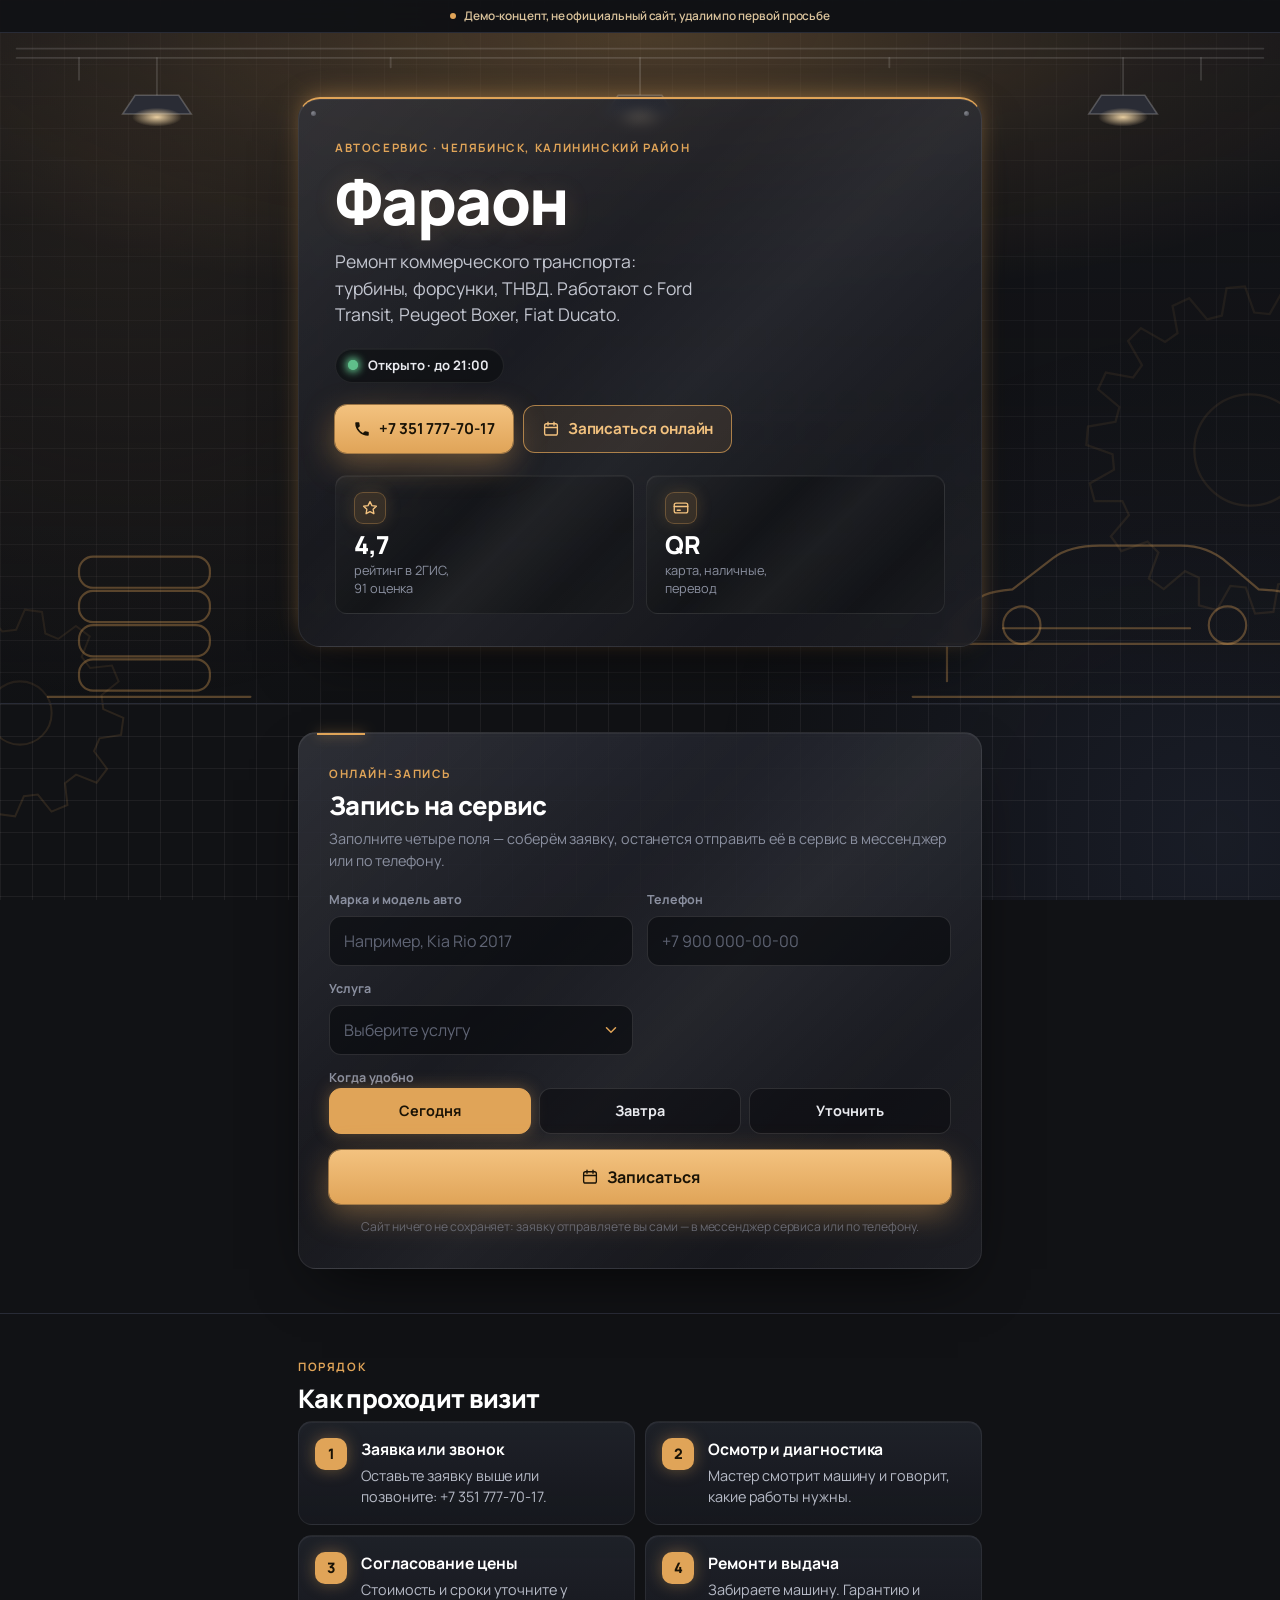
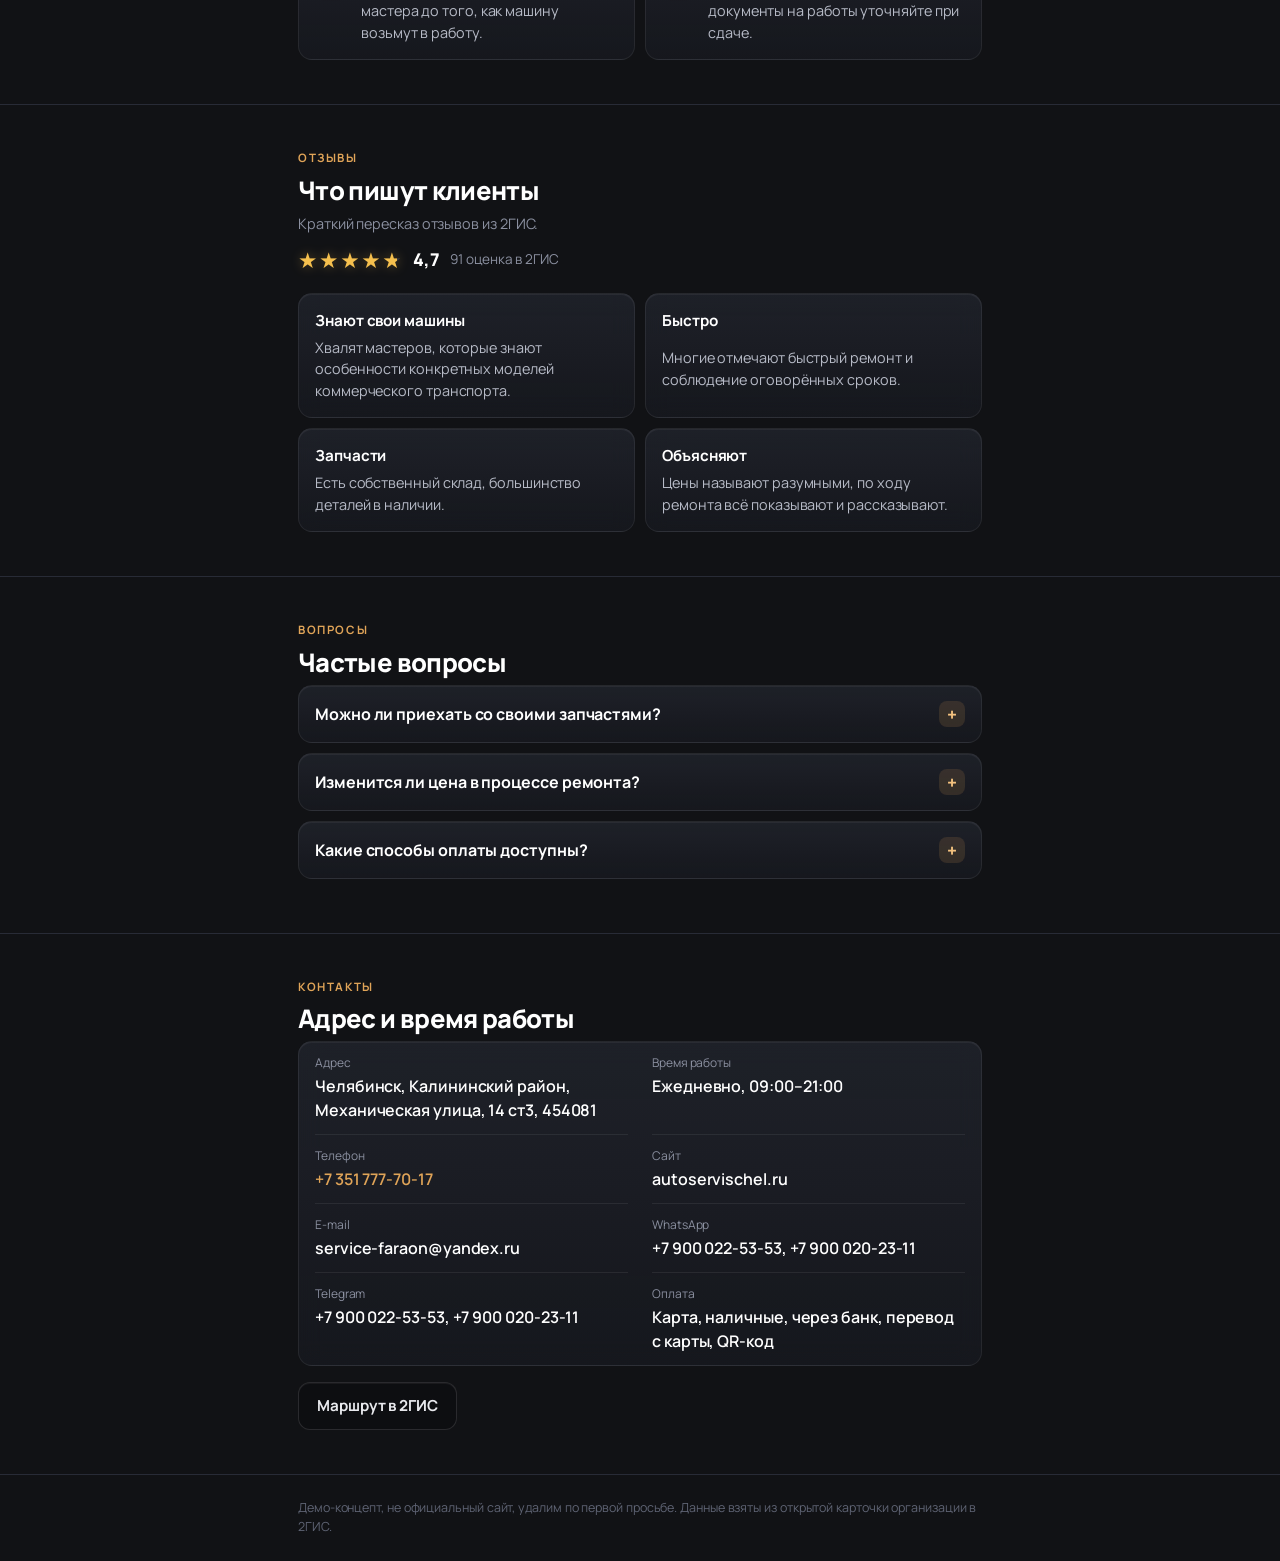
==== commit 50ad2ee7: "Атмосфера мастерской: сцена с лампами, шестерни, плавное появление блоков Co-Authored-By: Claude Opu" ====
--- a/faraon/index.html
+++ b/faraon/index.html
@@ -15,6 +15,12 @@
 <link rel="stylesheet" href="style.css">
 </head>
 <body ontouchstart="">
+<div class="bg-fx" aria-hidden="true">
+  <span class="bg-fx__glow bg-fx__glow--a"></span>
+  <span class="bg-fx__glow bg-fx__glow--b"></span>
+  <svg class="gear gear--a" viewBox="-110 -110 220 220"><path d="M100.0 3.1L99.0 14.3L82.2 17.2L79.8 26.2L92.8 37.1L88.1 47.3L71.4 44.3L66.0 51.9L74.5 66.7L66.7 74.5L51.9 66.0L44.3 71.4L47.3 88.1L37.1 92.8L26.2 79.8L17.2 82.2L14.3 99.0L3.1 100.0L-2.6 84.0L-12.0 83.1L-20.4 97.9L-31.2 95.0L-31.2 78.0L-39.7 74.0L-52.7 85.0L-61.8 78.6L-56.0 62.6L-62.6 56.0L-78.6 61.8L-85.0 52.7L-74.0 39.7L-78.0 31.2L-95.0 31.2L-97.9 20.4L-83.1 12.0L-84.0 2.6L-100.0 -3.1L-99.0 -14.3L-82.2 -17.2L-79.8 -26.2L-92.8 -37.1L-88.1 -47.3L-71.4 -44.3L-66.0 -51.9L-74.5 -66.7L-66.7 -74.5L-51.9 -66.0L-44.3 -71.4L-47.3 -88.1L-37.1 -92.8L-26.2 -79.8L-17.2 -82.2L-14.3 -99.0L-3.1 -100.0L2.6 -84.0L12.0 -83.1L20.4 -97.9L31.2 -95.0L31.2 -78.0L39.7 -74.0L52.7 -85.0L61.8 -78.6L56.0 -62.6L62.6 -56.0L78.6 -61.8L85.0 -52.7L74.0 -39.7L78.0 -31.2L95.0 -31.2L97.9 -20.4L83.1 -12.0L84.0 -2.6ZM34 0A34 34 0 1 0 -34 0A34 34 0 1 0 34 0Z"/></svg>
+  <svg class="gear gear--b" viewBox="-80 -80 160 160"><path d="M71.9 3.4L70.3 15.3L55.3 17.6L51.5 26.6L60.6 38.9L53.3 48.5L39.0 42.9L31.3 48.8L33.0 64.0L21.9 68.6L12.4 56.7L2.7 57.9L-3.4 71.9L-15.3 70.3L-17.6 55.3L-26.6 51.5L-38.9 60.6L-48.5 53.3L-42.9 39.0L-48.8 31.3L-64.0 33.0L-68.6 21.9L-56.7 12.4L-57.9 2.7L-71.9 -3.4L-70.3 -15.3L-55.3 -17.6L-51.5 -26.6L-60.6 -38.9L-53.3 -48.5L-39.0 -42.9L-31.3 -48.8L-33.0 -64.0L-21.9 -68.6L-12.4 -56.7L-2.7 -57.9L3.4 -71.9L15.3 -70.3L17.6 -55.3L26.6 -51.5L38.9 -60.6L48.5 -53.3L42.9 -39.0L48.8 -31.3L64.0 -33.0L68.6 -21.9L56.7 -12.4L57.9 -2.7ZM22 0A22 22 0 1 0 -22 0A22 22 0 1 0 22 0Z"/></svg>
+</div>
 
 <div class="demo-bar" role="note">
   <span class="demo-bar__dot" aria-hidden="true"></span>
@@ -22,6 +28,37 @@
 </div>
 
 <header class="hero">
+<div class="hero__scene hero__scene--d" aria-hidden="true">
+  <svg viewBox="0 -130 800 430" preserveAspectRatio="xMidYMax meet">
+    <defs>
+      <linearGradient id="cone-d" x1="0" y1="0" x2="0" y2="1"><stop offset="0" stop-color="#f3c27f" stop-opacity=".36"/><stop offset="1" stop-color="#f3c27f" stop-opacity="0"/></linearGradient>
+      <filter id="soft-d" x="-20%" y="-5%" width="140%" height="110%"><feGaussianBlur stdDeviation="5"/></filter>
+      <radialGradient id="beam-d"><stop offset="0" stop-color="#ffe2b0" stop-opacity=".9"/><stop offset="1" stop-color="#ffe2b0" stop-opacity="0"/></radialGradient>
+    </defs>
+    <g transform="translate(0 -130)">
+      <g class="scene__lines"><path d="M0 10H800M0 16H800"/><path d="M40 16V30M760 16V30M240 16v6M560 16v6"/></g>
+      <g class="lamp lamp--1"><path class="lamp__cone" fill="url(#cone-d)" filter="url(#soft-d)" d="M68 52 -15 430H195L112 52Z"/><path class="scene__lines" d="M90 16V40"/><path class="lamp__shade" d="M76 40h28l8 12H68Z"/><ellipse class="lamp__bulb" cx="90" cy="54" rx="16" ry="6" fill="url(#beam-d)"/></g><g class="lamp lamp--2"><path class="lamp__cone" fill="url(#cone-d)" filter="url(#soft-d)" d="M378 52 295 430H505L422 52Z"/><path class="scene__lines" d="M400 16V40"/><path class="lamp__shade" d="M386 40h28l8 12H378Z"/><ellipse class="lamp__bulb" cx="400" cy="54" rx="16" ry="6" fill="url(#beam-d)"/></g><g class="lamp lamp--3"><path class="lamp__cone" fill="url(#cone-d)" filter="url(#soft-d)" d="M688 52 605 430H815L732 52Z"/><path class="scene__lines" d="M710 16V40"/><path class="lamp__shade" d="M696 40h28l8 12H688Z"/><ellipse class="lamp__bulb" cx="710" cy="54" rx="16" ry="6" fill="url(#beam-d)"/></g>
+    </g>
+    <g class="scene__car"><rect class="scene__lines" x="40" y="272" width="84" height="20" rx="9"/><rect class="scene__lines" x="40" y="250" width="84" height="20" rx="9"/><rect class="scene__lines" x="40" y="228" width="84" height="20" rx="9"/><rect class="scene__lines" x="40" y="206" width="84" height="20" rx="9"/><path class="scene__lines" d="M20 296h130"/></g>
+    <g class="scene__car" transform="translate(505 0)">
+      <path class="scene__lines" d="M92 286V262M308 286V262M86 262h228M70 296h260"/>
+      <path class="scene__lines" d="M104 244c4-14 18-16 30-17l26-20c8-6 18-8 30-8h52c12 0 22 4 30 11l20 17c18 1 34 4 40 12 4 5 4 10 2 13h-14M104 244c-6 0-8 3-8 6v4h10M128 252h120"/>
+      <circle class="scene__lines" cx="140" cy="250" r="12"/><circle class="scene__lines" cx="272" cy="250" r="12"/>
+      <ellipse class="scene__headlight" cx="316" cy="236" rx="8" ry="4"/>
+    </g>
+  </svg>
+</div>
+<div class="hero__scene hero__scene--m" aria-hidden="true">
+  <svg viewBox="0 0 400 140" preserveAspectRatio="xMidYMin meet">
+    <defs>
+      <linearGradient id="cone-m" x1="0" y1="0" x2="0" y2="1"><stop offset="0" stop-color="#f3c27f" stop-opacity=".36"/><stop offset="1" stop-color="#f3c27f" stop-opacity="0"/></linearGradient>
+      <filter id="soft-m" x="-20%" y="-5%" width="140%" height="110%"><feGaussianBlur stdDeviation="5"/></filter>
+      <radialGradient id="beam-m"><stop offset="0" stop-color="#ffe2b0" stop-opacity=".9"/><stop offset="1" stop-color="#ffe2b0" stop-opacity="0"/></radialGradient>
+    </defs>
+    <g class="scene__lines"><path d="M0 10H400M0 16H400"/></g>
+    <g class="lamp lamp--1"><path class="lamp__cone" fill="url(#cone-m)" filter="url(#soft-m)" d="M38 52 19 140H101L82 52Z"/><path class="scene__lines" d="M60 16V40"/><path class="lamp__shade" d="M46 40h28l8 12H38Z"/><ellipse class="lamp__bulb" cx="60" cy="54" rx="16" ry="6" fill="url(#beam-m)"/></g><g class="lamp lamp--2"><path class="lamp__cone" fill="url(#cone-m)" filter="url(#soft-m)" d="M178 52 159 140H241L222 52Z"/><path class="scene__lines" d="M200 16V40"/><path class="lamp__shade" d="M186 40h28l8 12H178Z"/><ellipse class="lamp__bulb" cx="200" cy="54" rx="16" ry="6" fill="url(#beam-m)"/></g><g class="lamp lamp--3"><path class="lamp__cone" fill="url(#cone-m)" filter="url(#soft-m)" d="M318 52 299 140H381L362 52Z"/><path class="scene__lines" d="M340 16V40"/><path class="lamp__shade" d="M326 40h28l8 12H318Z"/><ellipse class="lamp__bulb" cx="340" cy="54" rx="16" ry="6" fill="url(#beam-m)"/></g>
+  </svg>
+</div>
   <div class="wrap">
     <div class="hero__card">
       <p class="eyebrow">Автосервис · Челябинск, Калининский район</p>
@@ -47,7 +84,7 @@
 </header>
 
 <main>
-  <section class="section section--booking" id="booking">
+  <section class="section section--booking rv" id="booking">
     <div class="wrap">
       <div class="booking">
         <p class="eyebrow">Онлайн-запись</p>
@@ -80,7 +117,7 @@
     </div>
   </section>
 
-  <section class="section" id="steps">
+  <section class="section rv" id="steps">
     <div class="wrap">
       <p class="eyebrow">Порядок</p>
       <h2>Как проходит визит</h2>
@@ -92,7 +129,8 @@
       </ol>
     </div>
   </section>
-  <section class="section" id="reviews">
+
+  <section class="section rv" id="reviews">
     <div class="wrap">
       <p class="eyebrow">Отзывы</p>
       <h2>Что пишут клиенты</h2>
@@ -110,7 +148,7 @@
       </ul>
     </div>
   </section>
-  <section class="section" id="faq">
+  <section class="section rv" id="faq">
     <div class="wrap">
       <p class="eyebrow">Вопросы</p>
       <h2>Частые вопросы</h2>
@@ -128,7 +166,7 @@
       </details>
     </div>
   </section>
-  <section class="section" id="contacts">
+  <section class="section rv" id="contacts">
     <div class="wrap">
       <p class="eyebrow">Контакты</p>
       <h2>Адрес и время работы</h2>
@@ -243,5 +281,29 @@
   document.addEventListener('keydown', function (e) { if (e.key === 'Escape' && !modal.hidden) close(); });
 })();
 </script>
+<script>
+/* Плавное появление секций при прокрутке; при «уменьшении движения» не включается */
+(function () {
+  if (matchMedia('(prefers-reduced-motion: reduce)').matches) return;
+  var els = [].slice.call(document.querySelectorAll('.rv'));
+  if (!els.length) return;
+  document.documentElement.classList.add('rv-on');
+  var queued = false;
+  function show(el) { el.classList.add('is-in'); }
+  function check() {
+    queued = false;
+    var limit = (window.innerHeight || document.documentElement.clientHeight) * .92;
+    els = els.filter(function (el) { if (el.getBoundingClientRect().top < limit) { show(el); return false; } return true; });
+    if (!els.length) { removeEventListener('scroll', onScroll); removeEventListener('resize', onScroll); }
+  }
+  function onScroll() { if (!queued) { queued = true; setTimeout(check, 50); } }
+  addEventListener('scroll', onScroll, { passive: true });
+  addEventListener('resize', onScroll);
+  addEventListener('hashchange', function () { var t = document.querySelector(location.hash); if (t) show(t); onScroll(); });
+  check();
+  addEventListener('load', check);          /* после шрифтов вёрстка сдвигается — перепроверить */
+  setTimeout(check, 4000);
+})();
+</script>
 </body>
 </html>
--- a/faraon/style.css
+++ b/faraon/style.css
@@ -112,13 +112,14 @@
   border-radius: 18px;
   border: 1px solid rgba(255, 255, 255, .08);
   border-top: 2px solid var(--accent);
-  background: var(--metal), linear-gradient(180deg, rgba(30, 32, 40, .88), rgba(20, 21, 27, .9));
+  /* полупрозрачная, чтобы сквозь неё мягко светили лампы сцены */
+  background: var(--metal), linear-gradient(180deg, rgba(30, 32, 40, .74), rgba(20, 21, 27, .8));
   box-shadow:
     0 -6px 24px -6px rgba(224, 164, 88, .55),
     inset 0 1px 0 rgba(255, 255, 255, .06),
     0 24px 60px -20px rgba(0, 0, 0, .7);
-  backdrop-filter: blur(10px);
-  -webkit-backdrop-filter: blur(10px);
+  backdrop-filter: blur(6px);
+  -webkit-backdrop-filter: blur(6px);
 }
 /* заклёпки по углам — маленький «индустриальный» штрих */
 .hero__card::before,
@@ -479,6 +480,92 @@
   -webkit-tap-highlight-color: transparent;
 }
 .callbar__btn:active { transform: scale(.97); }
+
+/* ---------- Атмосфера мастерской ---------- */
+/* фон всей страницы: плавающие тёплые блики и медленно вращающиеся шестерни (только transform/opacity) */
+.bg-fx { position: fixed; inset: 0; z-index: -1; overflow: hidden; pointer-events: none; }
+.bg-fx__glow { position: absolute; width: 80vmax; height: 80vmax; border-radius: 50%; will-change: transform; }
+.bg-fx__glow--a {
+  left: -30vmax; top: -25vmax;
+  background: radial-gradient(closest-side, rgba(224, 164, 88, .13), transparent);
+  animation: drift-a 26s ease-in-out infinite alternate;
+}
+.bg-fx__glow--b {
+  right: -35vmax; bottom: -35vmax;
+  background: radial-gradient(closest-side, rgba(95, 120, 191, .1), transparent);
+  animation: drift-b 32s ease-in-out infinite alternate;
+}
+@keyframes drift-a { to { transform: translate(18vmax, 22vmax) scale(1.15); } }
+@keyframes drift-b { to { transform: translate(-16vmax, -20vmax) scale(.9); } }
+.gear { position: absolute; fill: none; stroke: rgba(224, 164, 88, .13); stroke-width: 1.4; will-change: transform; }
+.gear--a { width: 360px; right: -150px; top: 30vh; animation: spin 90s linear infinite; }
+.gear--b { width: 230px; left: -95px; bottom: 8vh; animation: spin 64s linear infinite reverse; }
+@keyframes spin { to { transform: rotate(360deg); } }
+
+/* сцена первого экрана: балка, лампы, машина на подъёмнике */
+.hero__scene { position: absolute; inset: 0; pointer-events: none; }
+.hero__scene svg { width: 100%; height: 100%; display: block; }
+/* телефон: ряд ламп над карточкой, их свет просвечивает сквозь неё */
+.hero__scene--d { display: none; }
+.hero__scene--m { bottom: auto; }
+.hero__scene--m svg { height: auto; }
+.hero { padding-top: 58px; }
+.hero > .wrap { position: relative; z-index: 1; }
+.scene__lines { fill: none; stroke: rgba(255, 255, 255, .13); stroke-width: 1.2; stroke-linecap: round; stroke-linejoin: round; }
+.lamp__shade { fill: #2a2c35; stroke: rgba(255, 255, 255, .22); stroke-width: 1; }
+.lamp__cone { fill: url(#cone); transform-box: fill-box; transform-origin: 50% 0; animation: lamp 7s ease-in-out infinite alternate; }
+.lamp__bulb { animation: bulb 7s ease-in-out infinite alternate; }
+.lamp--2 .lamp__cone, .lamp--2 .lamp__bulb { animation-delay: -2.3s; }
+.lamp--3 .lamp__cone, .lamp--3 .lamp__bulb { animation-delay: -4.6s; }
+@keyframes lamp { from { opacity: .55; transform: scaleX(.94); } to { opacity: 1; transform: scaleX(1.04); } }
+@keyframes bulb { from { opacity: .6; } to { opacity: 1; } }
+.scene__car .scene__lines { stroke: rgba(224, 164, 88, .34); stroke-width: 1.4; }
+.scene__headlight { fill: #ffe2b0; animation: headlight 4.5s ease-in-out infinite; }
+@keyframes headlight { 0%, 100% { opacity: .25; } 50% { opacity: .9; } }
+/* полоса света проходит по первому экрану */
+.hero::after {
+  content: "";
+  position: absolute;
+  inset: -10% -60%;
+  pointer-events: none;
+  background: linear-gradient(105deg, transparent 42%, rgba(255, 226, 176, .075) 50%, transparent 58%);
+  transform: translateX(-45%);
+  animation: sweep 11s ease-in-out infinite;
+}
+@keyframes sweep { 0%, 35% { transform: translateX(-45%); } 75%, 100% { transform: translateX(45%); } }
+
+/* ---------- Плавное появление блоков (включает скрипт; без него всё видно сразу) ---------- */
+.rv-on .rv > .wrap > *,
+.rv-on .rv .cards > li,
+.rv-on .rv .steps > li,
+.rv-on .rv .group,
+.rv-on .rv .faq,
+.rv-on .rv .gallery__item {
+  opacity: 0;
+  transform: translateY(22px);
+  transition: opacity .7s ease, transform .75s cubic-bezier(.2, .7, .3, 1);
+}
+.rv-on .rv.is-in > .wrap > *,
+.rv-on .rv.is-in .cards > li,
+.rv-on .rv.is-in .steps > li,
+.rv-on .rv.is-in .group,
+.rv-on .rv.is-in .faq,
+.rv-on .rv.is-in .gallery__item { opacity: 1; transform: none; }
+.rv-on .rv.is-in > .wrap > :nth-child(2) { transition-delay: .06s; }
+.rv-on .rv.is-in > .wrap > :nth-child(3) { transition-delay: .12s; }
+.rv-on .rv.is-in > .wrap > :nth-child(n+4) { transition-delay: .18s; }
+.rv-on .rv.is-in :is(.cards > li, .steps > li, .group, .faq, .gallery__item):nth-child(1) { transition-delay: .2s; }
+.rv-on .rv.is-in :is(.cards > li, .steps > li, .group, .faq, .gallery__item):nth-child(2) { transition-delay: .3s; }
+.rv-on .rv.is-in :is(.cards > li, .steps > li, .group, .faq, .gallery__item):nth-child(3) { transition-delay: .4s; }
+.rv-on .rv.is-in :is(.cards > li, .steps > li, .group, .faq, .gallery__item):nth-child(4) { transition-delay: .5s; }
+.rv-on .rv.is-in :is(.cards > li, .steps > li, .group, .faq, .gallery__item):nth-child(n+5) { transition-delay: .6s; }
+
+/* ---------- Фотогалерея (только фото с разрешением) ---------- */
+.gallery { display: flex; gap: 10px; overflow-x: auto; scroll-snap-type: x mandatory; padding-bottom: 6px; -webkit-overflow-scrolling: touch; }
+.gallery__item { position: relative; flex: 0 0 84%; margin: 0; aspect-ratio: 4 / 3; border-radius: var(--r); overflow: hidden; scroll-snap-align: start; border: 1px solid var(--glass-line); }
+.gallery__item img { width: 100%; height: 100%; object-fit: cover; animation: kenburns 18s ease-in-out infinite alternate; }
+.gallery__item figcaption { position: absolute; left: 0; right: 0; bottom: 0; padding: 18px 12px 8px; font-size: .7rem; color: #c3c6d0; background: linear-gradient(transparent, rgba(0, 0, 0, .7)); }
+@keyframes kenburns { from { transform: scale(1); } to { transform: scale(1.08) translate(-2%, -1%); } }
 
 /* нижняя панель на два действия: «Позвонить» + «Записаться» */
 .callbar--two { display: grid; grid-template-columns: 1fr 1fr; gap: 8px; }
@@ -742,6 +829,12 @@
   html { scroll-behavior: auto; }
   *, *::before, *::after { transition: none !important; animation: none !important; }
   .cards li:hover { transform: none; }
+  .gallery__item img { animation: none !important; }
+}
+/* на узких экранах шестерни меньше, чтобы не спорили с контентом */
+@media (max-width: 759px) {
+  .gear--a { width: 260px; right: -130px; }
+  .gear--b { width: 170px; left: -80px; }
 }
 
 /* Узкие телефоны: цифры-бейджи компактнее */
@@ -755,7 +848,9 @@
 @media (min-width: 760px) {
   body { padding-bottom: 0; font-size: 16px; }
   .callbar { display: none; }
-  .hero { padding-block: 56px 56px; }
+  .hero { padding-block: 64px 56px; }
+  .hero__scene--d { display: block; }
+  .hero__scene--m { display: none; }
   .hero__card { padding: 40px 36px 32px; border-radius: 22px; }
   .hero__title { font-size: 4rem; }
   .hero__lead { font-size: 1.1rem; }
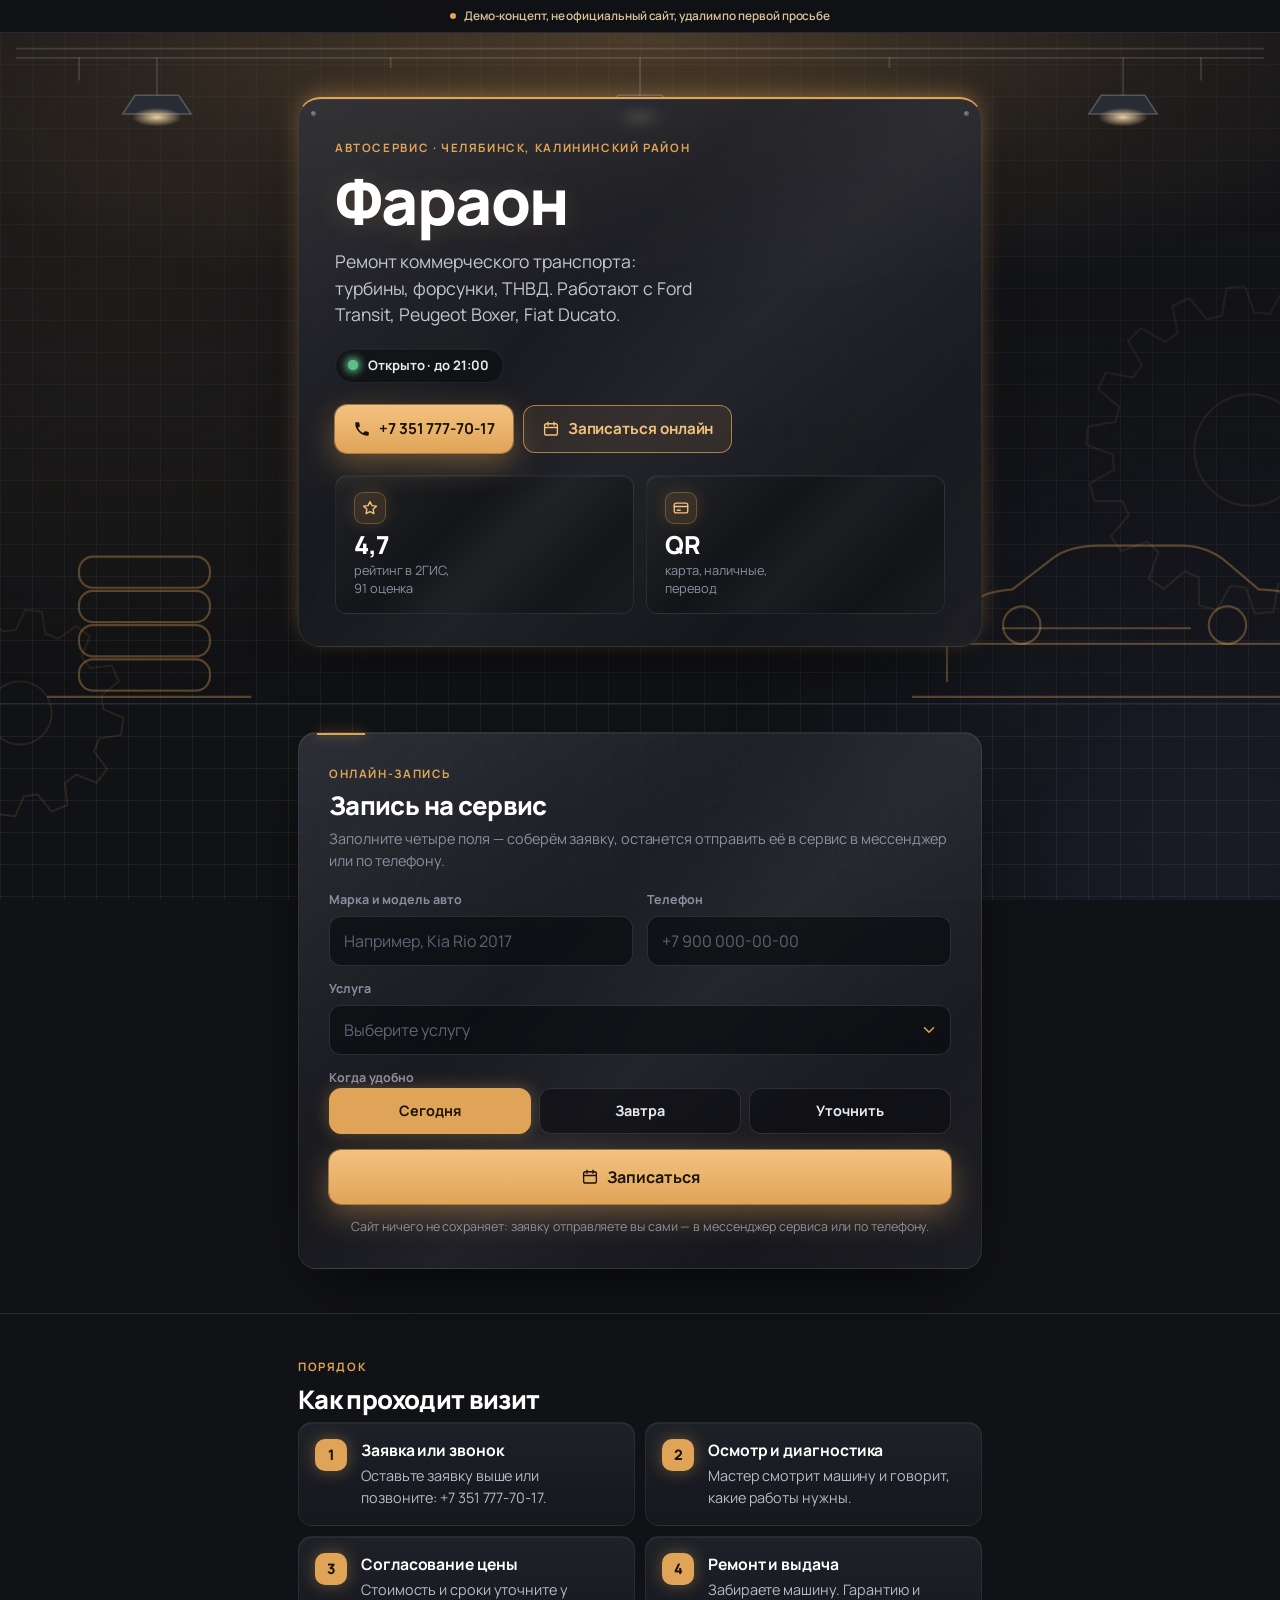
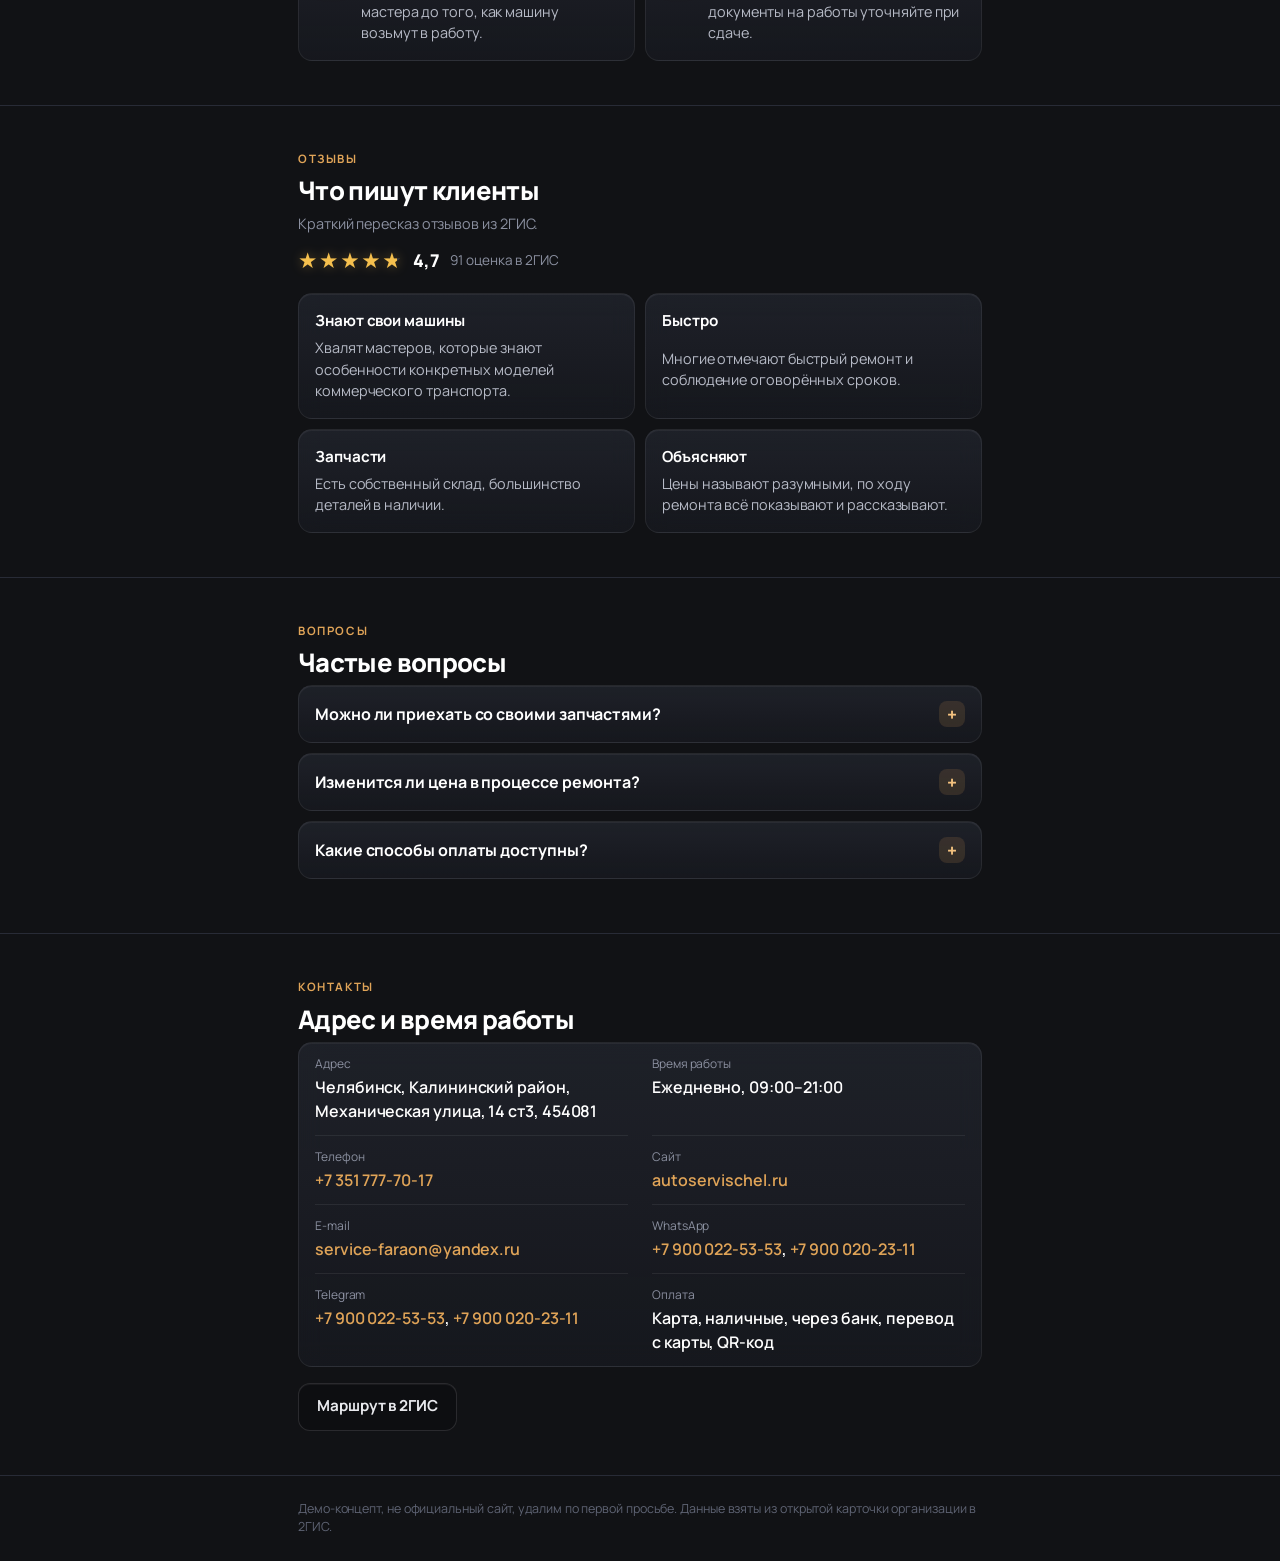
==== commit 8a0e3974: "Кликабельные контакты, читаемая подсказка формы, поле услуги на всю ширину - Доп. телефоны, e-mail, " ====
--- a/faraon/index.html
+++ b/faraon/index.html
@@ -174,10 +174,10 @@
         <div><dt>Адрес</dt><dd>Челябинск, Калининский район, Механическая улица, 14 ст3, 454081</dd></div>
         <div><dt>Время работы</dt><dd>Ежедневно, 09:00–21:00</dd></div>
         <div><dt>Телефон</dt><dd><a href="tel:+73517777017">+7 351 777-70-17</a></dd></div>
-        <div><dt>Сайт</dt><dd>autoservischel.ru</dd></div>
-        <div><dt>E-mail</dt><dd>service-faraon@yandex.ru</dd></div>
-        <div><dt>WhatsApp</dt><dd>+7 900 022-53-53, +7 900 020-23-11</dd></div>
-        <div><dt>Telegram</dt><dd>+7 900 022-53-53, +7 900 020-23-11</dd></div>
+        <div><dt>Сайт</dt><dd><a href="https://autoservischel.ru" target="_blank" rel="noopener nofollow">autoservischel.ru</a></dd></div>
+        <div><dt>E-mail</dt><dd><a href="mailto:service-faraon@yandex.ru">service-faraon@yandex.ru</a></dd></div>
+        <div><dt>WhatsApp</dt><dd><a href="https://wa.me/79000225353" target="_blank" rel="noopener nofollow">+7 900 022-53-53</a>, <a href="https://wa.me/79000202311" target="_blank" rel="noopener nofollow">+7 900 020-23-11</a></dd></div>
+        <div><dt>Telegram</dt><dd><a href="https://t.me/+79000225353" target="_blank" rel="noopener nofollow">+7 900 022-53-53</a>, <a href="https://t.me/+79000202311" target="_blank" rel="noopener nofollow">+7 900 020-23-11</a></dd></div>
         <div><dt>Оплата</dt><dd>Карта, наличные, через банк, перевод с карты, QR-код</dd></div>
       </dl>
       <a class="btn btn--ghost btn--wide" href="https://2gis.ru/chelyabinsk/firm/70000001022570257" target="_blank" rel="noopener nofollow">Маршрут в 2ГИС</a>
--- a/faraon/style.css
+++ b/faraon/style.css
@@ -659,7 +659,7 @@
 .chip input:focus-visible + span { outline: 2px solid var(--accent); outline-offset: 2px; }
 .bform__err { margin: 0; color: #ff9d9d; font-size: .86rem; font-weight: 600; }
 .bform__submit { min-height: 54px; font-size: 1rem; margin-top: 2px; }
-.bform__hint { margin: 0; color: var(--dim); font-size: .76rem; text-align: center; }
+.bform__hint { margin: 0; color: var(--muted); font-size: .78rem; text-align: center; }
 
 /* окно «Заявка готова»: на телефоне — шторка снизу, на десктопе — по центру */
 html.has-modal { overflow: hidden; }
@@ -864,7 +864,8 @@
   .btn--wide { width: auto; }
   .booking { padding: 32px 30px; }
   .bform { grid-template-columns: 1fr 1fr; column-gap: 14px; }
-  .field--chips, .bform__err, .bform__submit, .bform__hint { grid-column: 1 / -1; }
+  .field--chips, .bform__err, .bform__submit, .bform__hint,
+  .bform > label.field:nth-of-type(3) { grid-column: 1 / -1; }
   .bform__submit { width: 100%; }
   .modal { align-items: center; }
   .modal__card { padding: 28px 26px 24px; }
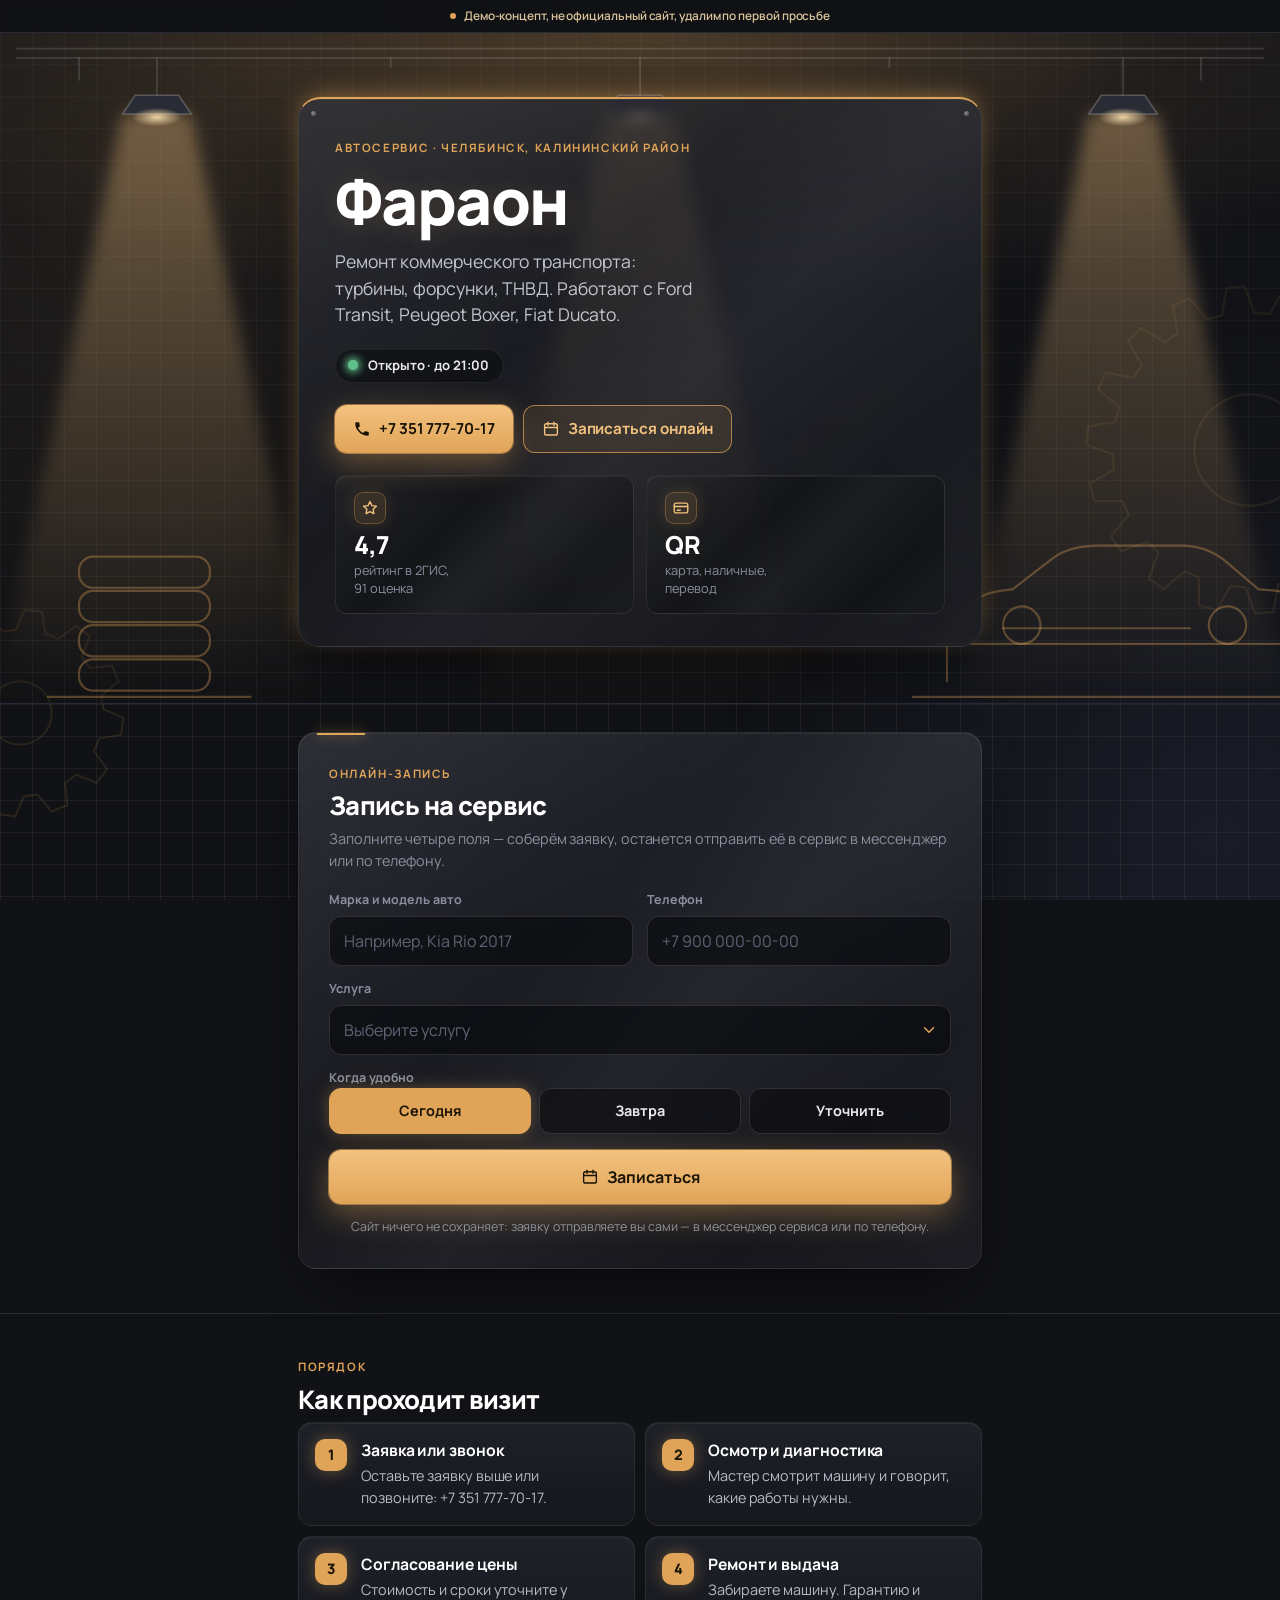
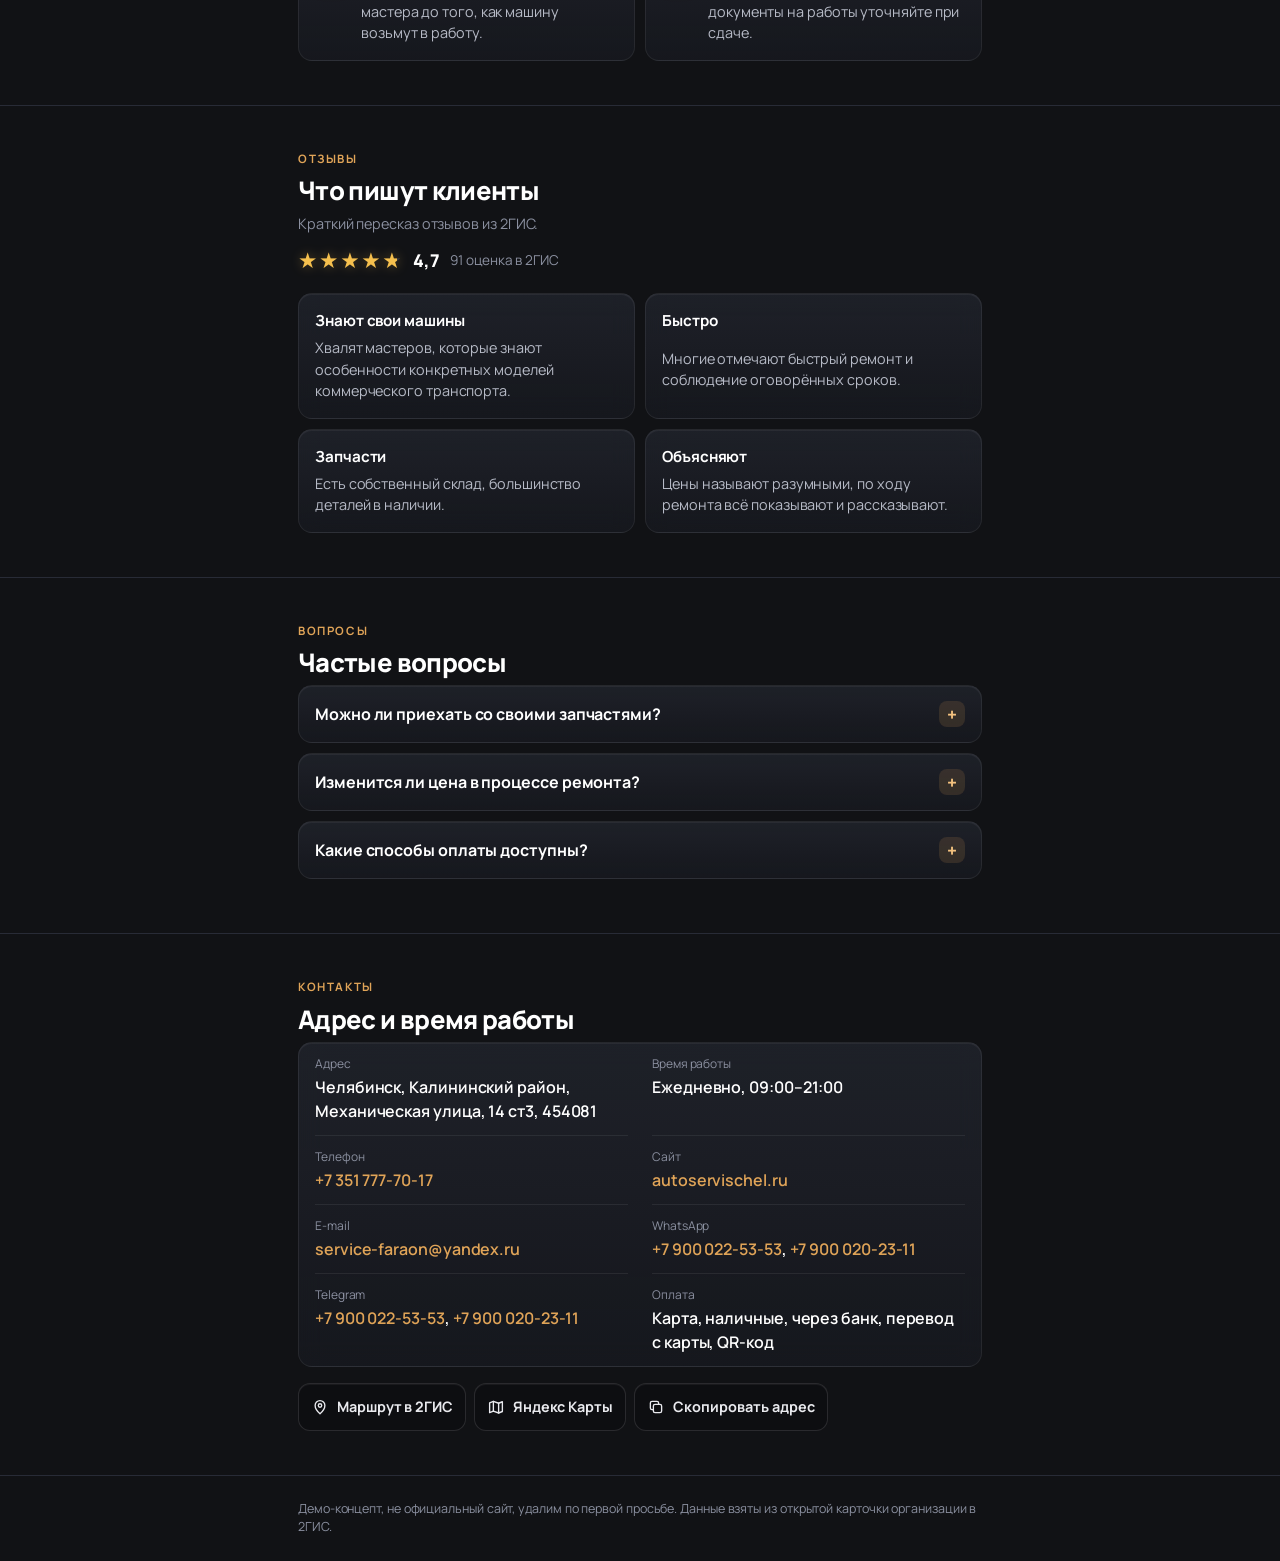
==== commit da09f8a2: "Свет ламп, меню разделов, поиск по прайсу, запись из прайса, кнопки карт Исправления: - Конусы света" ====
--- a/faraon/index.html
+++ b/faraon/index.html
@@ -305,5 +305,6 @@
   setTimeout(check, 4000);
 })();
 </script>
+<script src="extras.js"></script>
 </body>
 </html>
--- a/faraon/style.css
+++ b/faraon/style.css
@@ -267,6 +267,8 @@
 
 /* ---------- Секции ---------- */
 .section { position: relative; padding-block: 44px; border-bottom: 1px solid var(--line); }
+/* переход по якорю: заголовок раздела не прячется под липкой плашкой и меню */
+.section { scroll-margin-top: calc(var(--sticky-h, 50px) - 24px); }
 
 /* Свечение за прайсом: слой позади контента внутри секции */
 #prices::before {
@@ -447,7 +449,7 @@
 .info dd { margin: 0; color: var(--white); font-weight: 600; overflow-wrap: anywhere; }
 .info a { color: var(--accent); text-decoration: none; }
 
-.footer { padding-block: 24px; color: var(--dim); font-size: .78rem; }
+.footer { padding-block: 24px; color: var(--muted); font-size: .78rem; }
 .footer p { margin: 0; }
 
 /* ---------- Закреплённая панель звонка ---------- */
@@ -513,7 +515,7 @@
 .hero > .wrap { position: relative; z-index: 1; }
 .scene__lines { fill: none; stroke: rgba(255, 255, 255, .13); stroke-width: 1.2; stroke-linecap: round; stroke-linejoin: round; }
 .lamp__shade { fill: #2a2c35; stroke: rgba(255, 255, 255, .22); stroke-width: 1; }
-.lamp__cone { fill: url(#cone); transform-box: fill-box; transform-origin: 50% 0; animation: lamp 7s ease-in-out infinite alternate; }
+.lamp__cone { transform-box: fill-box; transform-origin: 50% 0; animation: lamp 7s ease-in-out infinite alternate; }
 .lamp__bulb { animation: bulb 7s ease-in-out infinite alternate; }
 .lamp--2 .lamp__cone, .lamp--2 .lamp__bulb { animation-delay: -2.3s; }
 .lamp--3 .lamp__cone, .lamp--3 .lamp__bulb { animation-delay: -4.6s; }
@@ -681,6 +683,7 @@
   width: 100%;
   max-width: 440px;
   max-height: calc(100vh - 24px);
+  max-height: calc(100dvh - 24px);
   overflow-y: auto;
   padding: 24px 18px 18px;
   border-radius: 18px;
@@ -824,6 +827,166 @@
 .faq p { margin: 0; padding: 0 16px 16px; color: #b7bbc7; font-size: .9rem; }
 
 a:focus-visible, summary:focus-visible, button:focus-visible { outline: 2px solid var(--accent); outline-offset: 3px; border-radius: 10px; }
+
+/* ---------- Липкое меню разделов (строит extras.js) ---------- */
+.secnav {
+  position: fixed;
+  top: var(--bar-h, 34px);
+  left: 0;
+  right: 0;
+  z-index: 19;
+  background: rgba(17, 18, 21, .9);
+  backdrop-filter: blur(10px);
+  -webkit-backdrop-filter: blur(10px);
+  border-bottom: 1px solid var(--line);
+  transform: translateY(-110%);
+  opacity: 0;
+  visibility: hidden;
+  transition: transform .25s ease-out, opacity .2s, visibility 0s .25s;
+}
+.secnav.is-shown { transform: none; opacity: 1; visibility: visible; transition: transform .25s ease-out, opacity .2s; }
+.secnav__in {
+  display: flex;
+  gap: 6px;
+  max-width: 720px;
+  margin: 0 auto;
+  padding: 7px 18px;
+  overflow-x: auto;
+  scrollbar-width: none;
+  -webkit-overflow-scrolling: touch;
+}
+.secnav__in::-webkit-scrollbar { display: none; }
+.secnav a {
+  flex: none;
+  padding: 6px 13px;
+  border-radius: 999px;
+  border: 1px solid transparent;
+  color: var(--muted);
+  font-size: .82rem;
+  font-weight: 700;
+  text-decoration: none;
+  white-space: nowrap;
+  transition: color .15s, background .15s, border-color .15s;
+  -webkit-tap-highlight-color: transparent;
+}
+.secnav a:hover { color: var(--white); }
+.secnav a.is-active { color: var(--accent-hi); background: rgba(224, 164, 88, .12); border-color: rgba(224, 164, 88, .4); }
+
+/* ---------- Поиск по прайсу ---------- */
+.psearch { position: relative; margin: 0 0 12px; }
+.psearch__icon { position: absolute; left: 14px; top: 50%; width: 18px; height: 18px; margin-top: -9px; color: var(--accent); pointer-events: none; }
+.psearch__input {
+  width: 100%;
+  min-height: 50px;
+  padding: 0 46px 0 42px;
+  border-radius: 12px;
+  border: 1px solid rgba(255, 255, 255, .12);
+  background: rgba(8, 9, 12, .6);
+  color: var(--white);
+  font: inherit;
+  font-size: 16px;
+  transition: border-color .15s, box-shadow .15s;
+  -webkit-appearance: none;
+  appearance: none;
+}
+.psearch__input::-webkit-search-cancel-button { display: none; }
+.psearch__input::placeholder { color: var(--dim); }
+.psearch__input:focus { outline: none; border-color: var(--accent); box-shadow: 0 0 0 3px rgba(224, 164, 88, .2); }
+.psearch__x {
+  position: absolute;
+  right: 5px;
+  top: 50%;
+  width: 40px;
+  height: 40px;
+  margin-top: -20px;
+  border: 0;
+  border-radius: 10px;
+  background: transparent;
+  color: var(--muted);
+  font-size: 1.4rem;
+  line-height: 1;
+  cursor: pointer;
+}
+.psearch__x:hover { color: var(--white); background: rgba(255, 255, 255, .06); }
+.psearch__count { margin: -4px 0 10px; color: var(--muted); font-size: .8rem; font-weight: 600; }
+.psearch__count:empty { display: none; }
+.psearch__empty { margin: 4px 0 0; padding: 16px; border-radius: var(--r); border: 1px dashed rgba(224, 164, 88, .35); color: #c3c6d0; font-size: .9rem; }
+.psearch__empty a { color: var(--accent); }
+.price mark { background: rgba(224, 164, 88, .28); color: var(--white); border-radius: 3px; padding: 0 1px; }
+
+/* подсказка над прайсом и строки-кнопки «записаться на эту услугу» */
+.price-tip { display: flex; align-items: center; gap: 8px; margin: -8px 0 16px; color: var(--accent-hi); font-size: .82rem; font-weight: 600; }
+.price-tip svg { width: 18px; height: 18px; flex: none; }
+.price li.price__item { padding: 0; }
+.price__btn {
+  display: flex;
+  align-items: baseline;
+  justify-content: space-between;
+  gap: 14px;
+  width: 100%;
+  padding: 10px 12px 10px 19px;
+  border: 0;
+  background: transparent;
+  color: inherit;
+  font: inherit;
+  text-align: left;
+  cursor: pointer;
+  -webkit-tap-highlight-color: transparent;
+}
+.price__btn > span:first-child { flex: 1; }
+.price__btn:focus-visible { outline: 2px solid var(--accent); outline-offset: -2px; border-radius: 6px; }
+.price__add {
+  flex: none;
+  align-self: center;
+  display: grid;
+  place-items: center;
+  width: 24px;
+  height: 24px;
+  margin-left: -4px;
+  border-radius: 7px;
+  color: var(--accent-hi);
+  background: rgba(224, 164, 88, .1);
+  border: 1px solid rgba(224, 164, 88, .25);
+  transition: background .15s, color .15s, transform .15s;
+}
+.price__add svg { width: 14px; height: 14px; }
+.price li:active .price__add { background: var(--accent); color: var(--accent-ink); transform: scale(.92); }
+@media (hover: hover) { .price li:hover .price__add { background: var(--accent); color: var(--accent-ink); } }
+
+/* форма записи вспыхивает, когда в неё подставили услугу */
+.booking.is-flash { animation: flash 1.4s ease-out; }
+@keyframes flash {
+  0%   { box-shadow: 0 0 0 0 rgba(224, 164, 88, .0), inset 0 1px 0 rgba(255, 255, 255, .06); }
+  25%  { box-shadow: 0 0 0 3px rgba(224, 164, 88, .7), 0 0 40px rgba(224, 164, 88, .35); }
+  100% { box-shadow: 0 0 0 0 rgba(224, 164, 88, 0), inset 0 1px 0 rgba(255, 255, 255, .06); }
+}
+
+/* ---------- Контакты: кнопки карт ---------- */
+.map-actions { display: grid; grid-template-columns: 1fr 1fr; gap: 8px; margin-top: 16px; }
+.map-actions .btn { padding: 0 12px; font-size: .9rem; }
+.map-actions__copy { grid-column: 1 / -1; }
+
+/* ---------- Всплывающее уведомление ---------- */
+.toast {
+  position: fixed;
+  left: 50%;
+  bottom: calc(var(--callbar-h) + 14px + env(safe-area-inset-bottom, 0px));
+  z-index: 60;
+  padding: 10px 16px;
+  border-radius: 999px;
+  border: 1px solid rgba(95, 191, 138, .45);
+  background: rgba(20, 30, 25, .95);
+  color: #c9f0d9;
+  font-size: .86rem;
+  font-weight: 700;
+  white-space: nowrap;
+  box-shadow: 0 10px 30px rgba(0, 0, 0, .5);
+  transform: translate(-50%, 16px);
+  opacity: 0;
+  pointer-events: none;
+  transition: transform .25s ease-out, opacity .2s;
+}
+.toast.is-on { transform: translate(-50%, 0); opacity: 1; }
 
 @media (prefers-reduced-motion: reduce) {
   html { scroll-behavior: auto; }
@@ -870,5 +1033,8 @@
   .modal { align-items: center; }
   .modal__card { padding: 28px 26px 24px; }
   .steps { grid-template-columns: 1fr 1fr; }
+  .map-actions { display: flex; flex-wrap: wrap; }
+  .map-actions__copy { grid-column: auto; }
+  .toast { bottom: 28px; }
   .step + .step::before { display: none; }
 }
